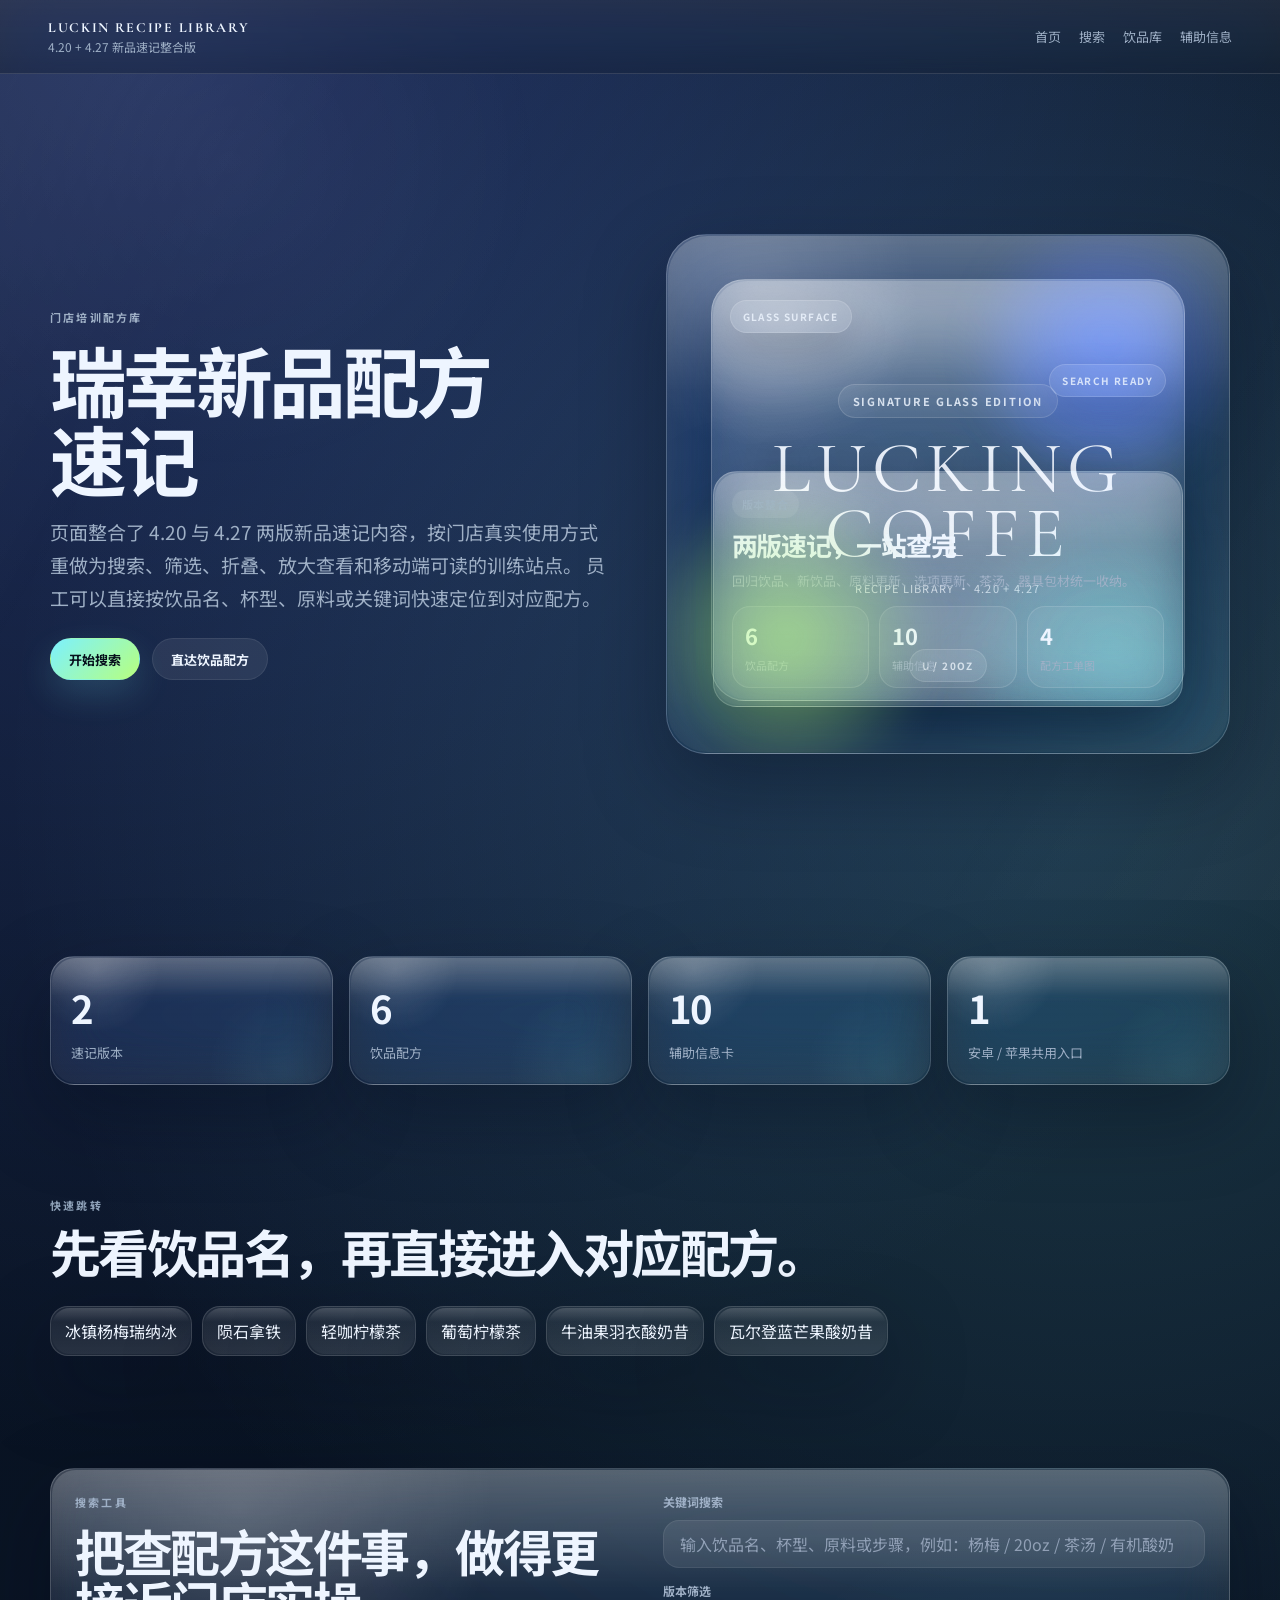
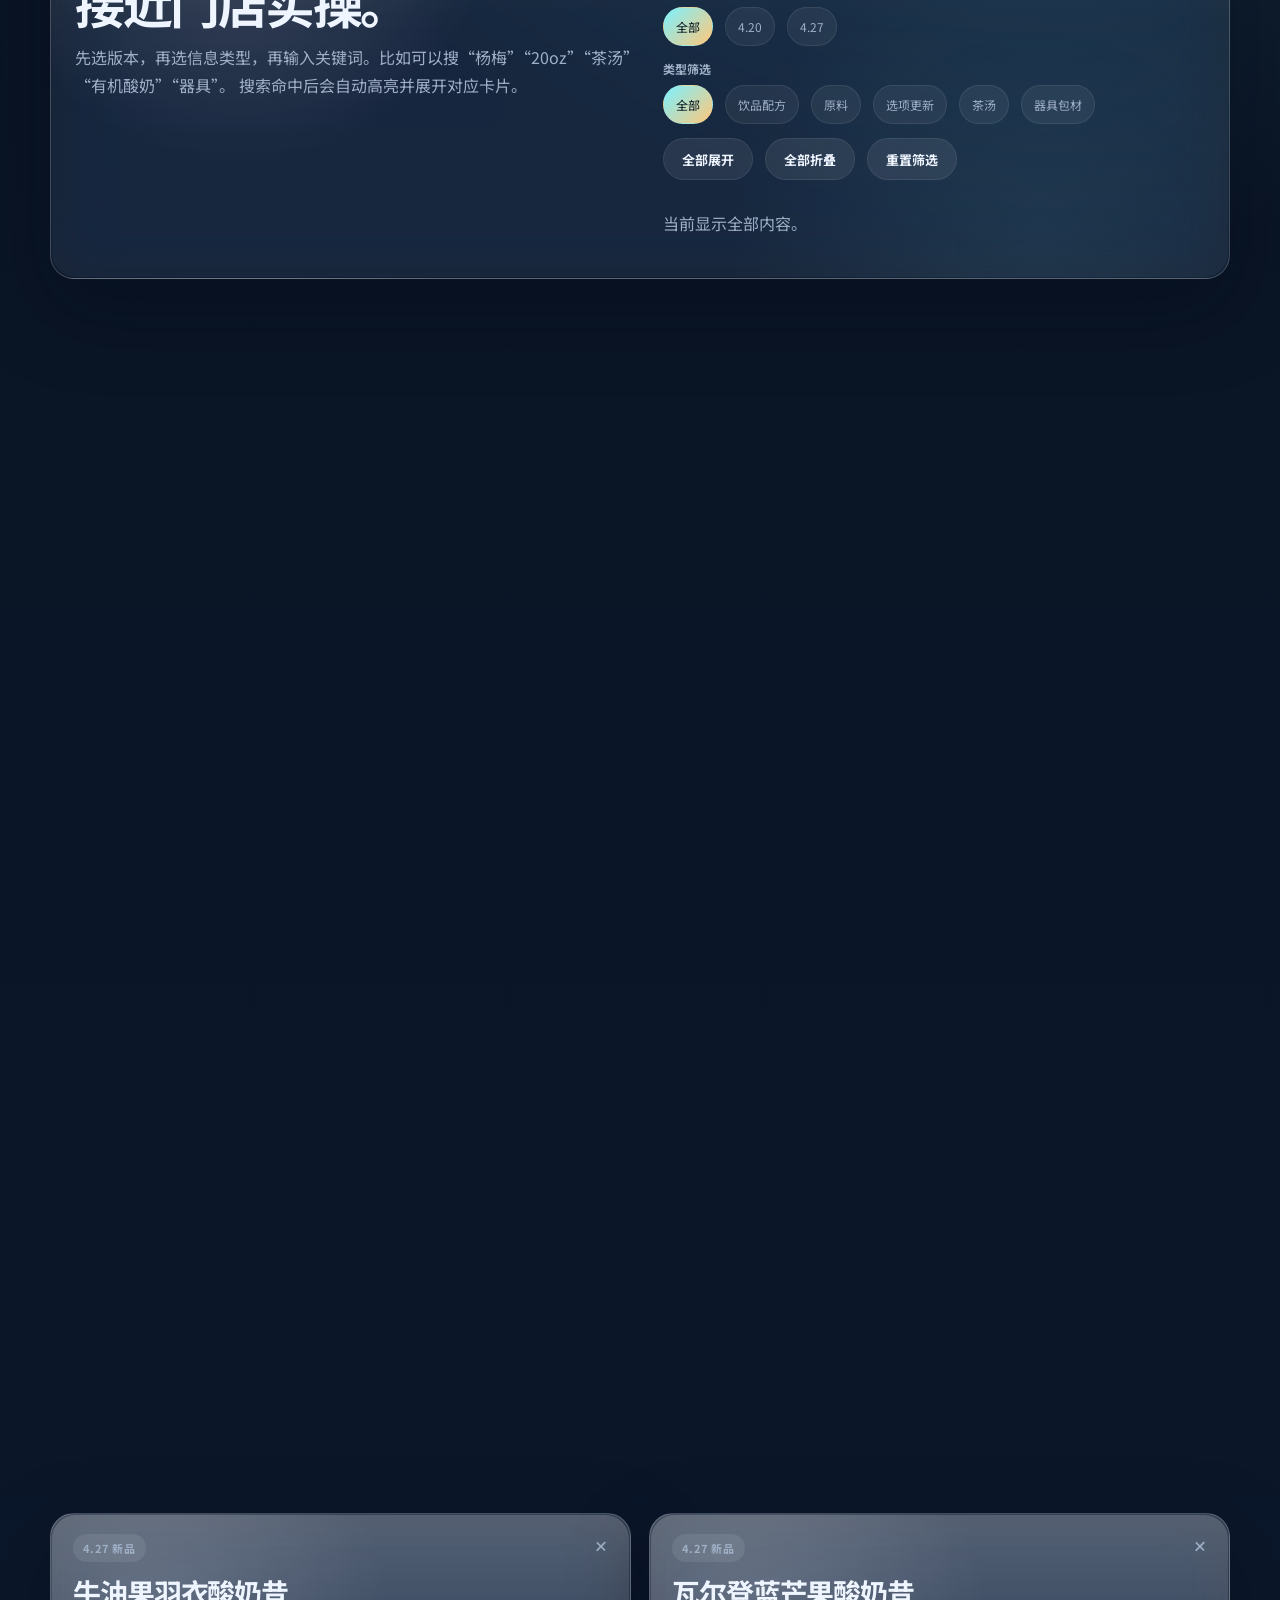
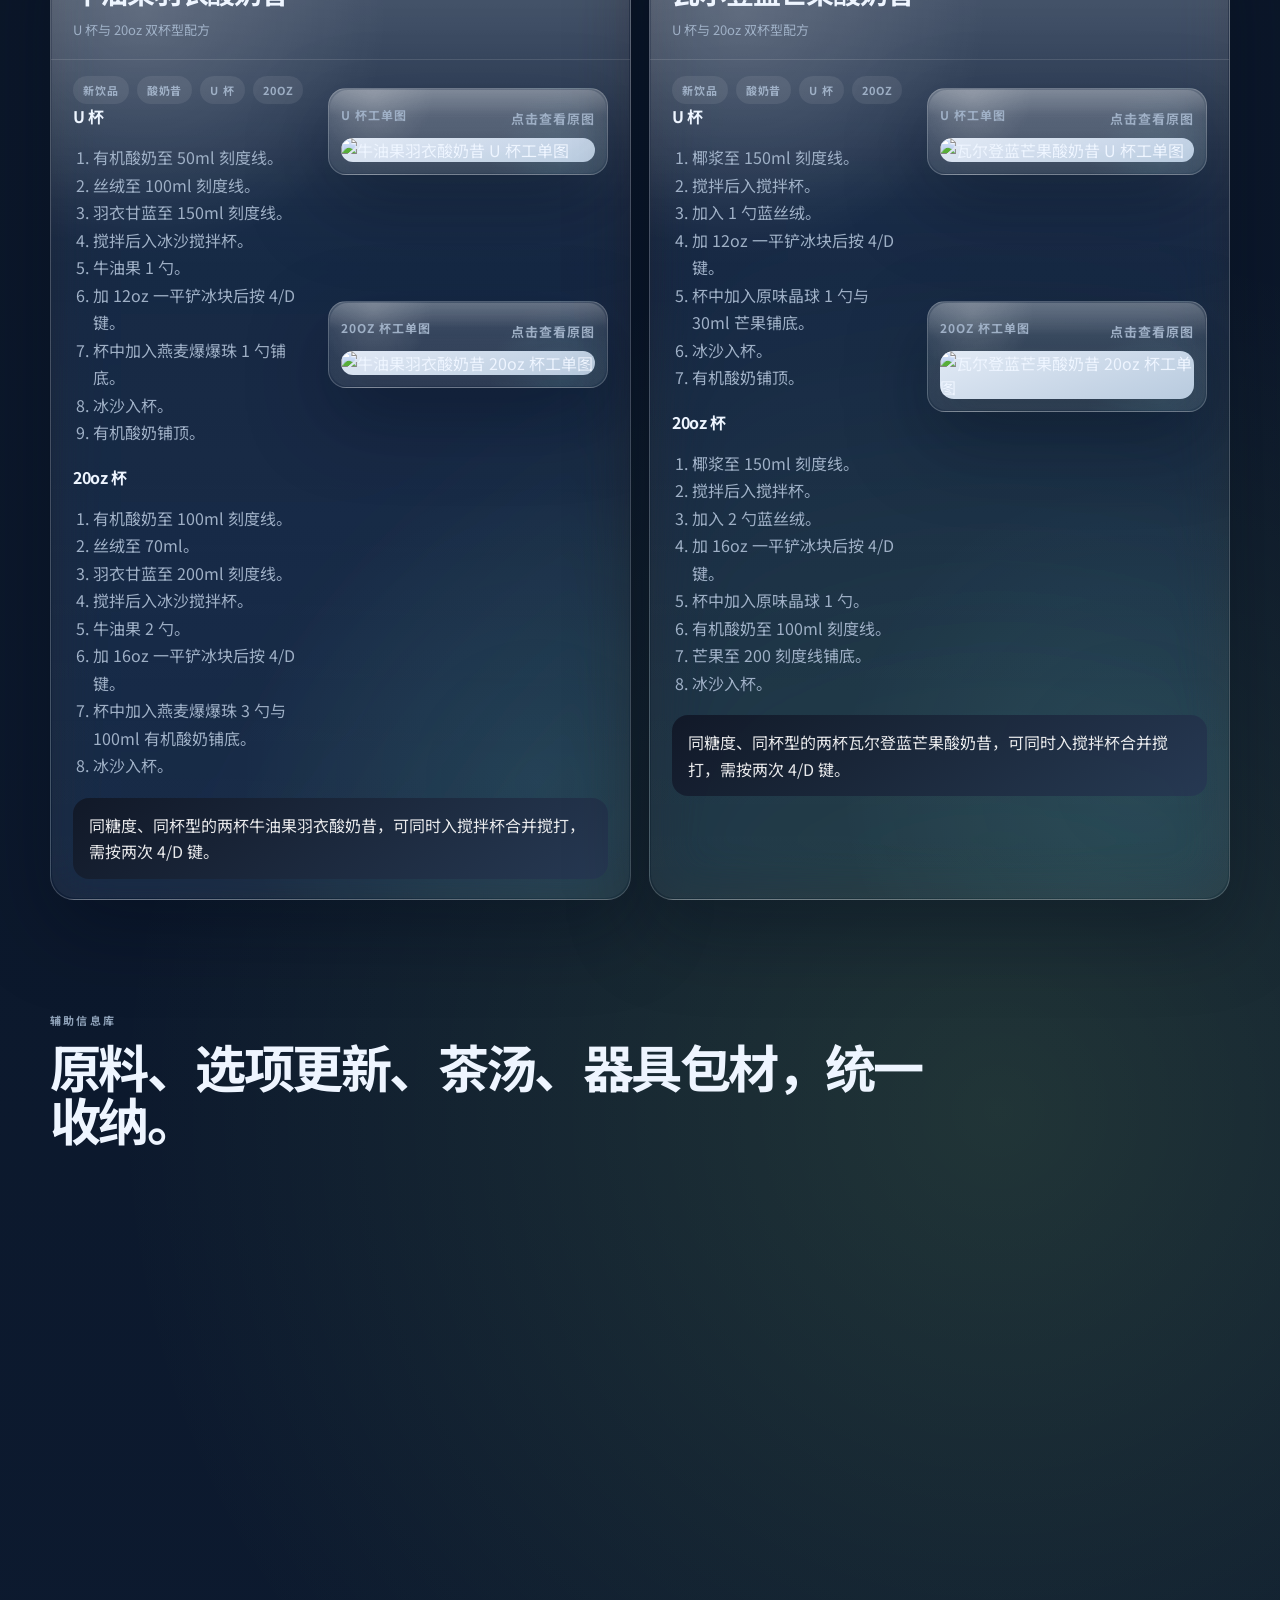
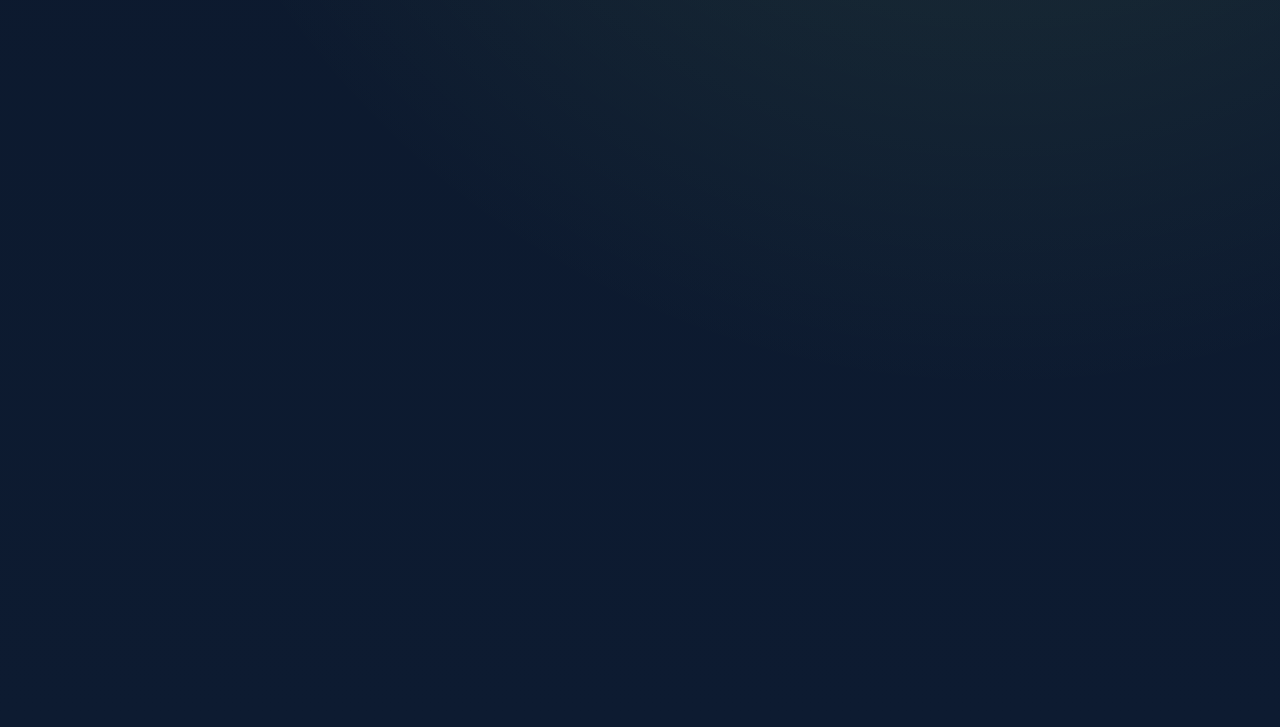
==== index.html @ a255d522 "Add files via upload" ====
<!DOCTYPE html>
<html lang="zh-CN">
  <head>
    <meta charset="UTF-8" />
    <meta name="viewport" content="width=device-width, initial-scale=1.0" />
    <title>&#29790;&#24184;&#26032;&#21697;&#37197;&#26041;&#36895;&#35760;</title>
    <link rel="preconnect" href="https://fonts.googleapis.com" />
    <link rel="preconnect" href="https://fonts.gstatic.com" crossorigin />
    <link
      href="https://fonts.googleapis.com/css2?family=Cormorant+Garamond:wght@500;600;700&family=Manrope:wght@400;500;600;700;800&family=Noto+Sans+SC:wght@400;500;700;900&display=swap"
      rel="stylesheet"
    />
    <style>
      :root {
        --bg-0: #07101d;
        --bg-1: #0a1526;
        --bg-2: #0d1b31;
        --panel: rgba(255, 255, 255, 0.12);
        --panel-strong: rgba(255, 255, 255, 0.18);
        --line: rgba(255, 255, 255, 0.12);
        --line-strong: rgba(255, 255, 255, 0.2);
        --text: #eef5ff;
        --muted: #9fb0c6;
        --cyan: #7cf1ff;
        --lime: #b7ff7e;
        --blue: #5d7dff;
        --amber: #ffc77a;
        --shadow: 0 30px 80px rgba(3, 10, 22, 0.34);
        --shadow-soft: 0 18px 40px rgba(3, 10, 22, 0.2);
        --radius-xl: 34px;
        --radius-lg: 24px;
        --radius-md: 18px;
        --content-width: 1180px;
        --nav-height: 74px;
        --font-display: "Cormorant Garamond", "Times New Roman", Georgia, serif;
        --font-ui: "Noto Sans SC", "Manrope", "PingFang SC", "Microsoft YaHei", sans-serif;
        --ease: cubic-bezier(0.22, 1, 0.36, 1);
      }

      * {
        box-sizing: border-box;
      }

      html {
        scroll-behavior: smooth;
      }

      body {
        margin: 0;
        font-family: var(--font-ui);
        color: var(--text);
        background:
          radial-gradient(circle at 14% 0%, rgba(93, 125, 255, 0.3), transparent 26%),
          radial-gradient(circle at 84% 14%, rgba(124, 241, 255, 0.18), transparent 22%),
          radial-gradient(circle at 78% 78%, rgba(183, 255, 126, 0.12), transparent 20%),
          linear-gradient(180deg, var(--bg-0), var(--bg-1) 36%, var(--bg-2));
      }

      body::before {
        content: "";
        position: fixed;
        inset: 0;
        pointer-events: none;
        background:
          linear-gradient(120deg, rgba(255, 255, 255, 0.08), transparent 22%, transparent 78%, rgba(255, 255, 255, 0.04)),
          radial-gradient(circle at 18% 18%, rgba(255, 255, 255, 0.06), transparent 26%);
        opacity: 0.75;
      }

      a {
        color: inherit;
        text-decoration: none;
      }

      button,
      input {
        font: inherit;
      }

      mark {
        padding: 0 0.15em;
        border-radius: 0.35em;
        background: rgba(255, 199, 122, 0.92);
        color: #09111d;
      }

      .shell {
        width: min(var(--content-width), calc(100% - 32px));
        margin: 0 auto;
      }

      .glass {
        position: relative;
        border: 1px solid var(--line-strong);
        background:
          radial-gradient(circle at 16% 10%, rgba(255, 255, 255, 0.16), transparent 24%),
          radial-gradient(circle at 84% 88%, rgba(124, 241, 255, 0.08), transparent 30%),
          linear-gradient(180deg, rgba(255, 255, 255, 0.18), rgba(255, 255, 255, 0.07) 36%, rgba(255, 255, 255, 0.03));
        backdrop-filter: blur(26px) saturate(160%);
        box-shadow: var(--shadow);
        overflow: hidden;
      }

      .glass::before {
        content: "";
        position: absolute;
        inset: 1px;
        border-radius: inherit;
        background: linear-gradient(180deg, rgba(255, 255, 255, 0.18), transparent 30%, rgba(255, 255, 255, 0.05));
        pointer-events: none;
        opacity: 0.92;
      }

      .glass > * {
        position: relative;
        z-index: 1;
      }

      .topbar {
        position: sticky;
        top: 0;
        z-index: 40;
        display: flex;
        align-items: center;
        justify-content: space-between;
        gap: 24px;
        min-height: var(--nav-height);
        padding: 14px clamp(20px, 4vw, 48px);
        border-bottom: 1px solid rgba(255, 255, 255, 0.08);
        background:
          linear-gradient(180deg, rgba(255, 255, 255, 0.08), rgba(255, 255, 255, 0.03)),
          rgba(10, 18, 32, 0.46);
        backdrop-filter: blur(26px) saturate(150%);
        transition: padding 240ms ease, box-shadow 240ms ease;
      }

      .topbar.compact {
        padding-top: 10px;
        padding-bottom: 10px;
        box-shadow: 0 12px 24px rgba(0, 0, 0, 0.22);
      }

      .brand {
        font-family: var(--font-display);
        font-size: 14px;
        font-weight: 700;
        letter-spacing: 0.12em;
        text-transform: uppercase;
      }

      .brand-sub {
        margin: 2px 0 0;
        color: var(--muted);
        font-size: 12px;
      }

      .nav {
        display: flex;
        flex-wrap: wrap;
        gap: 18px;
        color: var(--muted);
        font-size: 13px;
      }

      .hero {
        display: grid;
        grid-template-columns: 1.02fr 0.98fr;
        gap: 28px;
        align-items: center;
        min-height: calc(100vh - var(--nav-height));
        padding: 42px 0 28px;
      }

      .eyebrow {
        margin: 0 0 12px;
        color: #8ea1b8;
        font-size: 11px;
        font-weight: 700;
        letter-spacing: 0.2em;
        text-transform: uppercase;
      }

      h1,
      h2 {
        margin: 0;
        line-height: 1.04;
        letter-spacing: -0.05em;
      }

      .hero h1 {
        max-width: 10ch;
        font-size: clamp(40px, 6vw, 78px);
      }

      .hero-copy p,
      .hero-copy li,
      .toolbar-copy p,
      .card-body p,
      .card-body li,
      .search-summary {
        color: var(--muted);
        line-height: 1.72;
      }

      .hero-text {
        margin: 18px 0 0;
        max-width: 560px;
        font-size: clamp(15px, 1.6vw, 19px);
      }

      .hero-actions,
      .chip-row,
      .filter-row,
      .quick-links {
        display: flex;
        flex-wrap: wrap;
        gap: 12px;
      }

      .hero-actions {
        margin-top: 24px;
      }

      .button {
        display: inline-flex;
        align-items: center;
        justify-content: center;
        min-height: 42px;
        padding: 0 18px;
        border: 1px solid transparent;
        border-radius: 999px;
        font-size: 13px;
        font-weight: 700;
        cursor: pointer;
        transition: transform 220ms ease, box-shadow 220ms ease, border-color 220ms ease, background 220ms ease;
      }

      .button:hover {
        transform: translateY(-1px);
      }

      .button-primary {
        color: #07111d;
        background: linear-gradient(135deg, var(--cyan), var(--lime));
        box-shadow: 0 14px 34px rgba(124, 241, 255, 0.16);
      }

      .button-secondary {
        color: var(--text);
        background: rgba(255, 255, 255, 0.08);
        border-color: rgba(255, 255, 255, 0.08);
      }

      .hero-panel {
        min-height: 520px;
        border-radius: 40px;
        padding: 22px;
      }

      .hero-stage {
        position: relative;
        min-height: 474px;
        border-radius: 30px;
      }

      .hero-stage::before,
      .hero-stage::after {
        content: "";
        position: absolute;
        border-radius: 50%;
        filter: blur(18px);
        pointer-events: none;
      }

      .hero-stage::before {
        width: 280px;
        height: 280px;
        right: -8%;
        top: -10%;
        background: radial-gradient(circle, rgba(93, 125, 255, 0.72), transparent 70%);
      }

      .hero-stage::after {
        width: 300px;
        height: 300px;
        left: -10%;
        bottom: -12%;
        background: radial-gradient(circle, rgba(183, 255, 126, 0.62), transparent 70%);
      }

      .wordmark {
        position: absolute;
        inset: 22px 22px auto;
        min-height: 420px;
        border-radius: 34px;
        padding: 26px;
      }

      .wordmark-shell {
        min-height: 368px;
        display: grid;
        align-content: center;
        justify-items: center;
        text-align: center;
      }

      .wordmark-label {
        display: inline-flex;
        padding: 8px 14px;
        border-radius: 999px;
        border: 1px solid rgba(255, 255, 255, 0.14);
        background: rgba(255, 255, 255, 0.08);
        font-size: 11px;
        font-weight: 700;
        letter-spacing: 0.16em;
        text-transform: uppercase;
        color: rgba(238, 245, 255, 0.84);
      }

      .wordmark-title {
        margin: 18px 0 0;
        font-family: var(--font-display);
        font-size: clamp(44px, 6vw, 72px);
        line-height: 0.9;
        letter-spacing: 0.08em;
        text-transform: uppercase;
        text-shadow: 0 8px 26px rgba(3, 10, 22, 0.28);
      }

      .wordmark-title span {
        display: block;
      }

      .wordmark-meta {
        margin: 14px 0 0;
        color: rgba(238, 245, 255, 0.72);
        font-size: 11px;
        letter-spacing: 0.12em;
        text-transform: uppercase;
      }

      .floating-pill {
        position: absolute;
        padding: 8px 12px;
        border-radius: 999px;
        border: 1px solid rgba(255, 255, 255, 0.14);
        background: rgba(255, 255, 255, 0.08);
        font-size: 10px;
        font-weight: 700;
        letter-spacing: 0.14em;
        text-transform: uppercase;
        color: rgba(238, 245, 255, 0.82);
        box-shadow: var(--shadow-soft);
        animation: float 7s ease-in-out infinite;
      }

      .pill-a { left: 18px; top: 20px; }
      .pill-b { right: 18px; top: 84px; animation-delay: 1.3s; }
      .pill-c { left: 50%; bottom: 18px; transform: translateX(-50%); animation-delay: 2.4s; }

      .hero-grid {
        position: absolute;
        inset: auto 24px 24px 24px;
        display: grid;
        gap: 14px;
      }

      .hero-info {
        border-radius: 24px;
        padding: 18px;
      }

      .hero-info strong {
        display: block;
        margin-top: 8px;
        font-size: 26px;
        letter-spacing: -0.04em;
      }

      .hero-info p {
        margin: 8px 0 0;
        color: var(--muted);
        line-height: 1.6;
        font-size: 13px;
      }

      .hero-kpis {
        display: grid;
        grid-template-columns: repeat(3, minmax(0, 1fr));
        gap: 10px;
        margin-top: 14px;
      }

      .hero-kpis div {
        padding: 12px;
        border-radius: 18px;
        border: 1px solid rgba(255, 255, 255, 0.12);
        background: rgba(255, 255, 255, 0.06);
      }

      .hero-kpis b {
        display: block;
        font-size: 22px;
      }

      .hero-kpis span {
        font-size: 11px;
        color: var(--muted);
      }

      .section {
        padding: 56px 0;
      }

      .metrics {
        display: grid;
        grid-template-columns: repeat(4, 1fr);
        gap: 16px;
      }

      .metric {
        border-radius: var(--radius-lg);
        padding: 22px 20px;
      }

      .metric b {
        display: block;
        font-size: clamp(30px, 3vw, 42px);
        letter-spacing: -0.06em;
      }

      .metric span {
        display: block;
        margin-top: 8px;
        color: var(--muted);
        font-size: 13px;
      }

      .section-heading {
        max-width: 900px;
        margin-bottom: 28px;
      }

      .section-heading h2 {
        font-size: clamp(28px, 4vw, 52px);
      }

      .quick-links {
        gap: 10px;
      }

      .quick-link {
        padding: 12px 14px;
        border-radius: 18px;
        border: 1px solid rgba(255, 255, 255, 0.14);
        background: rgba(255, 255, 255, 0.08);
        backdrop-filter: blur(22px) saturate(150%);
        transition: transform 220ms ease, border-color 220ms ease;
      }

      .quick-link:hover {
        transform: translateY(-2px);
        border-color: rgba(124, 241, 255, 0.28);
      }

      .toolbar {
        display: grid;
        grid-template-columns: 1.02fr 0.98fr;
        gap: 24px;
        padding: 24px;
        border-radius: var(--radius-lg);
      }

      .toolbar-copy h2 {
        font-size: clamp(28px, 4vw, 50px);
      }

      .toolbar-actions {
        display: grid;
        gap: 14px;
        align-content: start;
      }

      .search-box {
        display: grid;
        gap: 10px;
      }

      .search-box span,
      .filter-label {
        color: var(--muted);
        font-size: 12px;
        font-weight: 700;
      }

      .search-box input {
        width: 100%;
        min-height: 48px;
        padding: 0 16px;
        border: 1px solid rgba(255, 255, 255, 0.08);
        border-radius: 16px;
        background: rgba(255, 255, 255, 0.08);
        color: var(--text);
        outline: none;
      }

      .search-box input::placeholder {
        color: #91a0b6;
      }

      .search-box input:focus {
        border-color: rgba(124, 241, 255, 0.28);
        box-shadow: 0 0 0 4px rgba(124, 241, 255, 0.08);
      }

      .filter-group {
        display: grid;
        gap: 8px;
      }

      .filter-chip {
        padding: 10px 12px;
        border: 1px solid rgba(255, 255, 255, 0.08);
        border-radius: 999px;
        background: rgba(255, 255, 255, 0.06);
        color: var(--muted);
        font-size: 12px;
        cursor: pointer;
        transition: transform 220ms ease, background 220ms ease, color 220ms ease;
      }

      .filter-chip.active {
        background: linear-gradient(135deg, var(--cyan), var(--amber));
        color: #08111e;
      }

      .card-grid {
        display: grid;
        gap: 18px;
      }

      .drink-grid {
        grid-template-columns: repeat(2, minmax(0, 1fr));
      }

      .support-grid {
        grid-template-columns: repeat(3, minmax(0, 1fr));
      }

      details.card {
        border-radius: var(--radius-lg);
        transition: transform 220ms ease;
      }

      details.card:hover {
        transform: translateY(-2px);
      }

      .card summary {
        display: flex;
        align-items: start;
        justify-content: space-between;
        gap: 16px;
        padding: 20px 22px;
        list-style: none;
        cursor: pointer;
      }

      .card summary::-webkit-details-marker {
        display: none;
      }

      .card summary::after {
        content: "+";
        font-size: 24px;
        line-height: 1;
        color: var(--muted);
        transition: transform 220ms ease;
      }

      .card[open] summary::after {
        transform: rotate(45deg);
      }

      .card-version,
      .tag {
        display: inline-flex;
        align-items: center;
        width: fit-content;
        padding: 6px 10px;
        border-radius: 999px;
        background: rgba(255, 255, 255, 0.08);
        color: var(--muted);
        font-size: 11px;
        font-weight: 700;
        letter-spacing: 0.08em;
        text-transform: uppercase;
      }

      .card strong {
        display: block;
        margin-top: 10px;
        font-size: clamp(20px, 2.2vw, 28px);
        letter-spacing: -0.04em;
      }

      .card small {
        display: block;
        margin-top: 8px;
        color: var(--muted);
        font-size: 13px;
      }

      .card-body {
        padding: 0 22px 20px;
        border-top: 1px solid var(--line);
      }

      .tag-row {
        display: flex;
        flex-wrap: wrap;
        gap: 8px;
        margin-top: 16px;
      }

      .card-body p:first-child,
      .card-body ol:first-child,
      .card-body ul:first-child,
      .recipe-block:first-child {
        margin-top: 16px;
      }

      .card-body ol,
      .card-body ul {
        margin-bottom: 0;
        padding-left: 20px;
      }

      .recipe-layout {
        display: grid;
        grid-template-columns: minmax(0, 1fr) 280px;
        gap: 22px;
        align-items: start;
      }

      .recipe-images {
        display: grid;
        gap: 18px;
        position: sticky;
        top: 88px;
        padding-top: 28px;
      }

      .recipe-block + .recipe-block {
        margin-top: 18px;
      }

      .recipe-block h4 {
        margin: 0 0 10px;
        font-size: 16px;
        letter-spacing: -0.02em;
      }

      .image-card {
        margin: 0;
        padding: 12px;
        border-radius: 18px;
      }

      .image-card.twenty {
        transform: translateY(108px);
      }

      .image-card figcaption {
        display: flex;
        align-items: center;
        justify-content: space-between;
        gap: 12px;
        margin-bottom: 10px;
        color: var(--muted);
        font-size: 12px;
        font-weight: 700;
        letter-spacing: 0.08em;
        text-transform: uppercase;
      }

      .image-link {
        display: block;
        border-radius: 14px;
        overflow: hidden;
        cursor: zoom-in;
        background: linear-gradient(160deg, rgba(233, 241, 252, 0.96), rgba(193, 211, 231, 0.94));
        box-shadow: var(--shadow-soft);
      }

      .image-link img {
        display: block;
        width: 100%;
        height: auto;
      }

      .note {
        margin-top: 18px;
        padding: 14px 16px;
        border-radius: 16px;
        background: linear-gradient(145deg, rgba(17, 24, 39, 0.95), rgba(39, 57, 83, 0.95));
        color: rgba(255, 255, 255, 0.9);
        line-height: 1.65;
      }

      .hidden {
        display: none !important;
      }

      [data-reveal] {
        opacity: 0;
        transform: translateY(24px) scale(0.985);
        filter: blur(16px);
        transition: opacity 820ms var(--ease), transform 920ms var(--ease), filter 920ms var(--ease);
        transition-delay: var(--reveal-delay, 0ms);
      }

      [data-reveal].visible {
        opacity: 1;
        transform: translateY(0) scale(1);
        filter: blur(0);
      }

      .lightbox {
        position: fixed;
        inset: 0;
        z-index: 120;
        display: grid;
        place-items: center;
        padding: 18px;
        opacity: 0;
        visibility: hidden;
        pointer-events: none;
        transition: opacity 320ms var(--ease), visibility 320ms var(--ease);
      }

      .lightbox.active {
        opacity: 1;
        visibility: visible;
        pointer-events: auto;
      }

      .lightbox-backdrop {
        position: absolute;
        inset: 0;
        background: rgba(4, 8, 15, 0.78);
        backdrop-filter: blur(18px) saturate(128%);
      }

      .lightbox-dialog {
        position: relative;
        z-index: 1;
        display: grid;
        gap: 12px;
        width: min(1100px, calc(100vw - 24px));
        max-height: calc(100vh - 24px);
        padding: 18px;
        border-radius: 26px;
      }

      .lightbox-close {
        position: absolute;
        top: 14px;
        right: 14px;
        width: 38px;
        height: 38px;
        border: 0;
        border-radius: 999px;
        background: rgba(255, 255, 255, 0.1);
        color: var(--text);
        font-size: 20px;
        cursor: pointer;
      }

      .lightbox-caption {
        margin: 0;
        padding-right: 44px;
        color: var(--muted);
        font-size: 13px;
      }

      .lightbox-stage {
        overflow: auto;
        border-radius: 20px;
        background:
          radial-gradient(circle at 18% 18%, rgba(124, 241, 255, 0.18), transparent 26%),
          radial-gradient(circle at 82% 78%, rgba(183, 255, 126, 0.14), transparent 24%),
          linear-gradient(160deg, rgba(233, 241, 252, 0.96), rgba(196, 214, 233, 0.94));
        padding: 18px;
      }

      .lightbox-stage img {
        display: block;
        width: min(100%, 960px);
        height: auto;
        margin: 0 auto;
        border-radius: 18px;
        box-shadow: 0 20px 42px rgba(2, 8, 16, 0.22);
      }

      body.lightbox-open {
        overflow: hidden;
      }

      @keyframes float {
        0%, 100% { transform: translate3d(-50%, 0, 0); }
        50% { transform: translate3d(-50%, -8px, 0); }
      }

      .pill-a,
      .pill-b {
        transform: none;
      }

      @media (max-width: 1120px) {
        .hero,
        .toolbar,
        .drink-grid,
        .support-grid {
          grid-template-columns: 1fr;
        }

        .hero {
          min-height: auto;
        }

        .recipe-layout {
          grid-template-columns: 1fr;
        }

        .recipe-images {
          position: relative;
          top: auto;
          grid-template-columns: repeat(2, minmax(0, 1fr));
          padding-top: 0;
        }

        .image-card.twenty {
          transform: none;
        }
      }

      @media (max-width: 780px) {
        .topbar {
          flex-direction: column;
          align-items: start;
        }

        .shell {
          width: min(100% - 24px, var(--content-width));
        }

        .metrics {
          grid-template-columns: repeat(2, 1fr);
        }

        .hero-panel {
          min-height: 480px;
        }

        .wordmark {
          inset: 18px;
          min-height: 408px;
        }

        .wordmark-shell {
          min-height: 350px;
        }

        .wordmark-title {
          font-size: clamp(42px, 12vw, 72px);
        }

        .recipe-images {
          grid-template-columns: 1fr;
        }

        .lightbox {
          padding: 12px;
        }
      }

      @media (prefers-reduced-motion: reduce) {
        html {
          scroll-behavior: auto;
        }

        *,
        *::before,
        *::after {
          animation: none !important;
          transition: none !important;
        }

        [data-reveal] {
          opacity: 1;
          transform: none;
          filter: none;
        }
      }
    </style>
  </head>
  <body>
    <header class="topbar" id="topbar">
      <div>
        <div class="brand">Luckin Recipe Library</div>
        <p class="brand-sub">4.20 + 4.27 &#26032;&#21697;&#36895;&#35760;&#25972;&#21512;&#29256;</p>
      </div>
      <nav class="nav">
        <a href="#overview">&#39318;&#39029;</a>
        <a href="#tools">&#25628;&#32034;</a>
        <a href="#drinks">&#39278;&#21697;&#24211;</a>
        <a href="#support">&#36741;&#21161;&#20449;&#24687;</a>
      </nav>
    </header>

    <main class="shell">
      <section class="hero" id="overview">
        <div class="hero-copy" data-reveal>
          <p class="eyebrow">&#38376;&#24215;&#22521;&#35757;&#37197;&#26041;&#24211;</p>
          <h1>&#29790;&#24184;&#26032;&#21697;&#37197;&#26041;&#36895;&#35760;</h1>
          <p class="hero-text">
            &#39029;&#38754;&#25972;&#21512;&#20102; 4.20 &#19982; 4.27 &#20004;&#29256;&#26032;&#21697;&#36895;&#35760;&#20869;&#23481;&#65292;&#25353;&#38376;&#24215;&#30495;&#23454;&#20351;&#29992;&#26041;&#24335;&#37325;&#20570;&#20026;&#25628;&#32034;&#12289;&#31579;&#36873;&#12289;&#25240;&#21472;&#12289;&#25918;&#22823;&#26597;&#30475;&#21644;&#31227;&#21160;&#31471;&#21487;&#35835;&#30340;&#35757;&#32451;&#31449;&#28857;&#12290;
            &#21592;&#24037;&#21487;&#20197;&#30452;&#25509;&#25353;&#39278;&#21697;&#21517;&#12289;&#26479;&#22411;&#12289;&#21407;&#26009;&#25110;&#20851;&#38190;&#35789;&#24555;&#36895;&#23450;&#20301;&#21040;&#23545;&#24212;&#37197;&#26041;&#12290;
          </p>
          <div class="hero-actions">
            <a class="button button-primary" href="#tools">&#24320;&#22987;&#25628;&#32034;</a>
            <a class="button button-secondary" href="#drinks">&#30452;&#36798;&#39278;&#21697;&#37197;&#26041;</a>
          </div>
        </div>

        <div class="hero-panel glass" data-reveal>
          <div class="hero-stage">
            <div class="wordmark glass">
              <div class="wordmark-shell">
                <span class="wordmark-label">Signature Glass Edition</span>
                <div class="wordmark-title">
                  <span>Lucking</span>
                  <span>Coffe</span>
                </div>
                <p class="wordmark-meta">Recipe Library &#183; 4.20 + 4.27</p>
              </div>
              <div class="floating-pill pill-a">Glass Surface</div>
              <div class="floating-pill pill-b">Search Ready</div>
              <div class="floating-pill pill-c">U / 20oz</div>
            </div>
            <div class="hero-grid">
              <div class="hero-info glass">
                <span class="card-version">&#29256;&#26412;&#25972;&#21512;</span>
                <strong>&#20004;&#29256;&#36895;&#35760;&#65292;&#19968;&#31449;&#26597;&#23436;</strong>
                <p>&#22238;&#24402;&#39278;&#21697;&#12289;&#26032;&#39278;&#21697;&#12289;&#21407;&#26009;&#26356;&#26032;&#12289;&#36873;&#39033;&#26356;&#26032;&#12289;&#33590;&#27748;&#12289;&#22120;&#20855;&#21253;&#26448;&#32479;&#19968;&#25910;&#32435;&#12290;</p>
                <div class="hero-kpis">
                  <div><b>6</b><span>&#39278;&#21697;&#37197;&#26041;</span></div>
                  <div><b>10</b><span>&#36741;&#21161;&#20449;&#24687;</span></div>
                  <div><b>4</b><span>&#37197;&#26041;&#24037;&#21333;&#22270;</span></div>
                </div>
              </div>
            </div>
          </div>
        </div>
      </section>

      <section class="section">
        <div class="metrics">
          <div class="metric glass" data-reveal><b>2</b><span>&#36895;&#35760;&#29256;&#26412;</span></div>
          <div class="metric glass" data-reveal><b>6</b><span>&#39278;&#21697;&#37197;&#26041;</span></div>
          <div class="metric glass" data-reveal><b>10</b><span>&#36741;&#21161;&#20449;&#24687;&#21345;</span></div>
          <div class="metric glass" data-reveal><b>1</b><span>&#23433;&#21331; / &#33529;&#26524;&#20849;&#29992;&#20837;&#21475;</span></div>
        </div>
      </section>

      <section class="section">
        <div class="section-heading" data-reveal>
          <p class="eyebrow">&#24555;&#36895;&#36339;&#36716;</p>
          <h2>&#20808;&#30475;&#39278;&#21697;&#21517;&#65292;&#20877;&#30452;&#25509;&#36827;&#20837;&#23545;&#24212;&#37197;&#26041;&#12290;</h2>
        </div>
        <div class="quick-links" data-reveal>
          <a class="quick-link glass" href="#recipe-yangmei">&#20912;&#38215;&#26472;&#26757;&#29790;&#32435;&#20912;</a>
          <a class="quick-link glass" href="#recipe-meteor">&#38504;&#30707;&#25343;&#38081;</a>
          <a class="quick-link glass" href="#recipe-light-lemon">&#36731;&#21654;&#26592;&#27308;&#33590;</a>
          <a class="quick-link glass" href="#recipe-grape-lemon">&#33889;&#33796;&#26592;&#27308;&#33590;</a>
          <a class="quick-link glass" href="#recipe-avocado">&#29275;&#27833;&#26524;&#32701;&#34915;&#37240;&#22902;&#26132;</a>
          <a class="quick-link glass" href="#recipe-mango">&#29926;&#23572;&#30331;&#34013;&#33426;&#26524;&#37240;&#22902;&#26132;</a>
        </div>
      </section>

      <section class="section" id="tools">
        <div class="toolbar glass" data-reveal>
          <div class="toolbar-copy">
            <p class="eyebrow">&#25628;&#32034;&#24037;&#20855;</p>
            <h2>&#25226;&#26597;&#37197;&#26041;&#36825;&#20214;&#20107;&#65292;&#20570;&#24471;&#26356;&#25509;&#36817;&#38376;&#24215;&#23454;&#25805;&#12290;</h2>
            <p>
              &#20808;&#36873;&#29256;&#26412;&#65292;&#20877;&#36873;&#20449;&#24687;&#31867;&#22411;&#65292;&#20877;&#36755;&#20837;&#20851;&#38190;&#35789;&#12290;&#27604;&#22914;&#21487;&#20197;&#25628;&#8220;&#26472;&#26757;&#8221;&#8220;20oz&#8221;&#8220;&#33590;&#27748;&#8221;&#8220;&#26377;&#26426;&#37240;&#22902;&#8221;&#8220;&#22120;&#20855;&#8221;&#12290;
              &#25628;&#32034;&#21629;&#20013;&#21518;&#20250;&#33258;&#21160;&#39640;&#20142;&#24182;&#23637;&#24320;&#23545;&#24212;&#21345;&#29255;&#12290;
            </p>
          </div>

          <div class="toolbar-actions">
            <label class="search-box">
              <span>&#20851;&#38190;&#35789;&#25628;&#32034;</span>
              <input
                id="searchInput"
                type="search"
                placeholder="&#36755;&#20837;&#39278;&#21697;&#21517;&#12289;&#26479;&#22411;&#12289;&#21407;&#26009;&#25110;&#27493;&#39588;&#65292;&#20363;&#22914;&#65306;&#26472;&#26757; / 20oz / &#33590;&#27748; / &#26377;&#26426;&#37240;&#22902;"
                autocomplete="off"
              />
            </label>

            <div class="filter-group">
              <span class="filter-label">&#29256;&#26412;&#31579;&#36873;</span>
              <div class="filter-row">
                <button class="filter-chip active" data-group="version" data-value="all" type="button">&#20840;&#37096;</button>
                <button class="filter-chip" data-group="version" data-value="4.20" type="button">4.20</button>
                <button class="filter-chip" data-group="version" data-value="4.27" type="button">4.27</button>
              </div>
            </div>

            <div class="filter-group">
              <span class="filter-label">&#31867;&#22411;&#31579;&#36873;</span>
              <div class="filter-row">
                <button class="filter-chip active" data-group="type" data-value="all" type="button">&#20840;&#37096;</button>
                <button class="filter-chip" data-group="type" data-value="drink" type="button">&#39278;&#21697;&#37197;&#26041;</button>
                <button class="filter-chip" data-group="type" data-value="ingredient" type="button">&#21407;&#26009;</button>
                <button class="filter-chip" data-group="type" data-value="option" type="button">&#36873;&#39033;&#26356;&#26032;</button>
                <button class="filter-chip" data-group="type" data-value="tea" type="button">&#33590;&#27748;</button>
                <button class="filter-chip" data-group="type" data-value="tool" type="button">&#22120;&#20855;&#21253;&#26448;</button>
              </div>
            </div>

            <div class="filter-row">
              <button class="button button-secondary" id="expandBtn" type="button">&#20840;&#37096;&#23637;&#24320;</button>
              <button class="button button-secondary" id="collapseBtn" type="button">&#20840;&#37096;&#25240;&#21472;</button>
              <button class="button button-secondary" id="resetBtn" type="button">&#37325;&#32622;&#31579;&#36873;</button>
            </div>

            <p
              class="search-summary"
              id="searchSummary"
              data-default="&#24403;&#21069;&#26174;&#31034;&#20840;&#37096;&#20869;&#23481;&#12290;"
              data-empty="&#24403;&#21069;&#31579;&#36873;&#26465;&#20214;&#19979;&#27809;&#26377;&#25214;&#21040;&#21305;&#37197;&#20869;&#23481;&#12290;"
              data-result-template="&#24050;&#26174;&#31034; {visible} &#20010;&#27169;&#22359;&#65292;&#20854;&#20013;&#21253;&#21547; {drinks} &#20010;&#39278;&#21697;&#37197;&#26041;&#12290;"
            >
              &#24403;&#21069;&#26174;&#31034;&#20840;&#37096;&#20869;&#23481;&#12290;
            </p>
          </div>
        </div>
      </section>

      <section class="section" id="drinks">
        <div class="section-heading" data-reveal>
          <p class="eyebrow">&#39278;&#21697;&#37197;&#26041;&#24211;</p>
          <h2>&#27599;&#24352;&#21345;&#29255;&#23545;&#24212;&#19968;&#27454;&#39278;&#21697;&#65292;&#23637;&#24320;&#23601;&#26159;&#23436;&#25972;&#20570;&#27861;&#12290;</h2>
        </div>

        <div class="card-grid drink-grid">
          <details class="card glass" id="recipe-yangmei" open data-searchable data-version="4.20" data-type="drink" data-name="&#20912;&#38215;&#26472;&#26757;&#29790;&#32435;&#20912; &#26472;&#26757; &#29790;&#32435;&#20912; &#22238;&#24402; 4.20" data-reveal>
            <summary>
              <div>
                <span class="card-version">4.20 &#22238;&#24402;</span>
                <strong>&#20912;&#38215;&#26472;&#26757;&#29790;&#32435;&#20912;</strong>
                <small>&#26472;&#26757;&#27877;&#28385;&#26479;&#25910;&#23614;&#65292;&#20912;&#27801;&#27969;&#31243;&#39278;&#21697;</small>
              </div>
            </summary>
            <div class="card-body searchable-text">
              <div class="tag-row">
                <span class="tag">&#22238;&#24402;&#39278;&#21697;</span>
                <span class="tag">&#26472;&#26757;&#27877;</span>
                <span class="tag">&#29790;&#32435;&#20912;</span>
              </div>
              <ol>
                <li>&#26472;&#26757;&#19979;&#32447;&#12290;</li>
                <li>&#30452;&#39278;&#27700;&#19978;&#32447;&#12290;</li>
                <li>&#25605;&#25292;&#12290;</li>
                <li>&#20837;&#20912;&#27801;&#25605;&#25292;&#26479;&#65292;&#25353; 4/D&#12290;</li>
                <li>&#21152;&#20837; 16oz &#19968;&#24179;&#38130;&#20912;&#22359;&#12290;</li>
                <li>&#25605;&#25292;&#21518;&#20837;&#26479;&#12290;</li>
                <li>&#26472;&#26757;&#27877;&#28385;&#26479;&#25910;&#23614;&#12290;</li>
              </ol>
            </div>
          </details>

          <details class="card glass" id="recipe-meteor" open data-searchable data-version="4.20" data-type="drink" data-name="&#38504;&#30707;&#25343;&#38081; &#40657;&#31958; &#26230;&#29699; &#22238;&#24402; 4.20" data-reveal>
            <summary>
              <div>
                <span class="card-version">4.20 &#22238;&#24402;</span>
                <strong>&#38504;&#30707;&#25343;&#38081;</strong>
                <small>&#40657;&#31958;&#12289;&#40657;&#31958;&#26230;&#29699;&#12289;&#29275;&#22902;&#19982;&#21654;&#21857;&#32452;&#21512;</small>
              </div>
            </summary>
            <div class="card-body searchable-text">
              <div class="tag-row">
                <span class="tag">&#22238;&#24402;&#39278;&#21697;</span>
                <span class="tag">&#21654;&#21857;</span>
                <span class="tag">&#40657;&#31958;&#26230;&#29699;</span>
              </div>
              <ol>
                <li>&#21152;&#20837;&#40657;&#31958;&#12290;</li>
                <li>&#21152;&#20837; 2 &#24179;&#21242;&#40657;&#31958;&#26230;&#29699;&#12290;</li>
                <li>&#29275;&#22902;&#19978;&#32447;&#12290;</li>
                <li>&#25605;&#25292;&#12290;</li>
                <li>&#21152;&#20837;&#20912;&#22359;&#12290;</li>
                <li>&#21152;&#20837;&#21654;&#21857;&#12290;</li>
                <li>&#40657;&#31958;&#28107;&#37233;&#25910;&#23614;&#12290;</li>
              </ol>
            </div>
          </details>

          <details class="card glass" id="recipe-light-lemon" open data-searchable data-version="4.20" data-type="drink" data-name="&#36731;&#21654;&#26592;&#27308;&#33590; &#26592;&#27308;&#33590; &#38738;&#38706;&#33590;&#27748; &#36731;&#21654; 4.20" data-reveal>
            <summary>
              <div>
                <span class="card-version">4.20 &#22238;&#24402;</span>
                <strong>&#36731;&#21654;&#26592;&#27308;&#33590;</strong>
                <small>&#38738;&#38706;&#33590;&#27748;&#22522;&#24213;&#65292;&#21487;&#36873;&#36731;&#21654;</small>
              </div>
            </summary>
            <div class="card-body searchable-text">
              <div class="tag-row">
                <span class="tag">&#22238;&#24402;&#39278;&#21697;</span>
                <span class="tag">&#33590;&#39278;</span>
                <span class="tag">&#38738;&#38706;&#33590;&#27748;</span>
                <span class="tag">&#36731;&#21654;&#21487;&#36873;</span>
              </div>
              <ol>
                <li>&#31958;&#12290;</li>
                <li>&#26592;&#27308;&#26524;&#31890; 1 &#24179;&#21242;&#12290;</li>
                <li>25ml &#26592;&#27308;&#27713;&#12290;</li>
                <li>&#38738;&#38706;&#33590;&#27748;&#33267;&#20013;&#32447;&#12290;</li>
                <li>&#30452;&#39278;&#27700;&#19978;&#32447;&#65307;&#23569;&#20912;&#26102;&#25913;&#20026;&#30452;&#39278;&#27700; 150ml&#12290;</li>
                <li>&#33509;&#21547;&#36731;&#21654;&#65292;&#27492;&#27493;&#21152;&#20837; 50ml &#36731;&#21654;&#12290;</li>
                <li>&#25605;&#25292;&#12290;</li>
                <li>&#21152;&#20837;&#20912;&#22359;&#12290;</li>
              </ol>
            </div>
          </details>

          <details class="card glass" id="recipe-grape-lemon" open data-searchable data-version="4.20" data-type="drink" data-name="&#33889;&#33796;&#26592;&#27308;&#33590; &#33889;&#33796; &#26592;&#27308;&#33590; &#36731;&#21654; 4.20" data-reveal>
            <summary>
              <div>
                <span class="card-version">4.20 &#26032;&#21697;</span>
                <strong>&#33889;&#33796;&#26592;&#27308;&#33590;</strong>
                <small>&#33889;&#33796;&#26524;&#31890;&#12289;&#33889;&#33796;&#27713;&#19982;&#26592;&#27308;&#33590;&#24213;&#32452;&#21512;</small>
              </div>
            </summary>
            <div class="card-body searchable-text">
              <div class="tag-row">
                <span class="tag">&#26032;&#39278;&#21697;</span>
                <span class="tag">&#33590;&#39278;</span>
                <span class="tag">&#33889;&#33796;&#26524;&#31890;</span>
                <span class="tag">&#36731;&#21654;&#21487;&#36873;</span>
              </div>
              <ol>
                <li>&#31958;&#12290;</li>
                <li>&#26592;&#27308;&#26524;&#31890; 1 &#24179;&#21242;&#12290;</li>
                <li>&#33889;&#33796;&#26524;&#31890; 1 &#24179;&#21242;&#12290;</li>
                <li>25ml &#26592;&#27308;&#27713;&#12290;</li>
                <li>&#38738;&#38706;&#33590;&#27748;&#33267;&#20013;&#32447;&#12290;</li>
                <li>&#30452;&#39278;&#27700;&#19978;&#32447;&#65307;&#23569;&#20912;&#26102;&#25913;&#20026;&#30452;&#39278;&#27700; 150ml&#12290;</li>
                <li>&#33509;&#21547;&#36731;&#21654;&#65292;&#27492;&#27493;&#21152;&#20837; 50ml &#36731;&#21654;&#12290;</li>
                <li>&#21152;&#20837;&#33889;&#33796;&#27713; 50ml&#12290;</li>
                <li>&#25605;&#25292;&#12290;</li>
                <li>&#21152;&#20837;&#20912;&#22359;&#12290;</li>
              </ol>
            </div>
          </details>

          <details class="card glass" id="recipe-avocado" open data-searchable data-version="4.27" data-type="drink" data-name="&#29275;&#27833;&#26524;&#32701;&#34915;&#37240;&#22902;&#26132; U&#26479; 20oz &#29275;&#27833;&#26524; &#32701;&#34915;&#29976;&#34013; &#37240;&#22902;&#26132; 4.27" data-reveal>
            <summary>
              <div>
                <span class="card-version">4.27 &#26032;&#21697;</span>
                <strong>&#29275;&#27833;&#26524;&#32701;&#34915;&#37240;&#22902;&#26132;</strong>
                <small>U &#26479;&#19982; 20oz &#21452;&#26479;&#22411;&#37197;&#26041;</small>
              </div>
            </summary>
            <div class="card-body searchable-text">
              <div class="recipe-layout">
                <div>
                  <div class="tag-row">
                    <span class="tag">&#26032;&#39278;&#21697;</span>
                    <span class="tag">&#37240;&#22902;&#26132;</span>
                    <span class="tag">U &#26479;</span>
                    <span class="tag">20oz</span>
                  </div>

                  <section class="recipe-block">
                    <h4>U &#26479;</h4>
                    <ol>
                      <li>&#26377;&#26426;&#37240;&#22902;&#33267; 50ml &#21051;&#24230;&#32447;&#12290;</li>
                      <li>&#19997;&#32466;&#33267; 100ml &#21051;&#24230;&#32447;&#12290;</li>
                      <li>&#32701;&#34915;&#29976;&#34013;&#33267; 150ml &#21051;&#24230;&#32447;&#12290;</li>
                      <li>&#25605;&#25292;&#21518;&#20837;&#20912;&#27801;&#25605;&#25292;&#26479;&#12290;</li>
                      <li>&#29275;&#27833;&#26524; 1 &#21242;&#12290;</li>
                      <li>&#21152; 12oz &#19968;&#24179;&#38130;&#20912;&#22359;&#21518;&#25353; 4/D &#38190;&#12290;</li>
                      <li>&#26479;&#20013;&#21152;&#20837;&#29141;&#40614;&#29190;&#29190;&#29664; 1 &#21242;&#38138;&#24213;&#12290;</li>
                      <li>&#20912;&#27801;&#20837;&#26479;&#12290;</li>
                      <li>&#26377;&#26426;&#37240;&#22902;&#38138;&#39030;&#12290;</li>
                    </ol>
                  </section>

                  <section class="recipe-block">
                    <h4>20oz &#26479;</h4>
                    <ol>
                      <li>&#26377;&#26426;&#37240;&#22902;&#33267; 100ml &#21051;&#24230;&#32447;&#12290;</li>
                      <li>&#19997;&#32466;&#33267; 70ml&#12290;</li>
                      <li>&#32701;&#34915;&#29976;&#34013;&#33267; 200ml &#21051;&#24230;&#32447;&#12290;</li>
                      <li>&#25605;&#25292;&#21518;&#20837;&#20912;&#27801;&#25605;&#25292;&#26479;&#12290;</li>
                      <li>&#29275;&#27833;&#26524; 2 &#21242;&#12290;</li>
                      <li>&#21152; 16oz &#19968;&#24179;&#38130;&#20912;&#22359;&#21518;&#25353; 4/D &#38190;&#12290;</li>
                      <li>&#26479;&#20013;&#21152;&#20837;&#29141;&#40614;&#29190;&#29190;&#29664; 3 &#21242;&#19982; 100ml &#26377;&#26426;&#37240;&#22902;&#38138;&#24213;&#12290;</li>
                      <li>&#20912;&#27801;&#20837;&#26479;&#12290;</li>
                    </ol>
                  </section>
                </div>

                <aside class="recipe-images">
                  <figure class="image-card glass">
                    <figcaption><span>U &#26479;&#24037;&#21333;&#22270;</span><small>&#28857;&#20987;&#26597;&#30475;&#21407;&#22270;</small></figcaption>
                    <a class="image-link" href="./avocado-u.svg" data-lightbox-src="./avocado-u.svg" data-lightbox-caption="&#29275;&#27833;&#26524;&#32701;&#34915;&#37240;&#22902;&#26132; U &#26479;&#24037;&#21333;&#22270;">
                      <img src="./avocado-u.svg" alt="&#29275;&#27833;&#26524;&#32701;&#34915;&#37240;&#22902;&#26132; U &#26479;&#24037;&#21333;&#22270;" loading="lazy" />
                    </a>
                  </figure>
                  <figure class="image-card glass twenty">
                    <figcaption><span>20oz &#26479;&#24037;&#21333;&#22270;</span><small>&#28857;&#20987;&#26597;&#30475;&#21407;&#22270;</small></figcaption>
                    <a class="image-link" href="./avocado-20.svg" data-lightbox-src="./avocado-20.svg" data-lightbox-caption="&#29275;&#27833;&#26524;&#32701;&#34915;&#37240;&#22902;&#26132; 20oz &#26479;&#24037;&#21333;&#22270;">
                      <img src="./avocado-20.svg" alt="&#29275;&#27833;&#26524;&#32701;&#34915;&#37240;&#22902;&#26132; 20oz &#26479;&#24037;&#21333;&#22270;" loading="lazy" />
                    </a>
                  </figure>
                </aside>
              </div>
              <section class="note">&#21516;&#31958;&#24230;&#12289;&#21516;&#26479;&#22411;&#30340;&#20004;&#26479;&#29275;&#27833;&#26524;&#32701;&#34915;&#37240;&#22902;&#26132;&#65292;&#21487;&#21516;&#26102;&#20837;&#25605;&#25292;&#26479;&#21512;&#24182;&#25605;&#25171;&#65292;&#38656;&#25353;&#20004;&#27425; 4/D &#38190;&#12290;</section>
            </div>
          </details>

          <details class="card glass" id="recipe-mango" open data-searchable data-version="4.27" data-type="drink" data-name="&#29926;&#23572;&#30331;&#34013;&#33426;&#26524;&#37240;&#22902;&#26132; U&#26479; 20oz &#34013;&#33426;&#26524; &#37240;&#22902;&#26132; 4.27" data-reveal>
            <summary>
              <div>
                <span class="card-version">4.27 &#26032;&#21697;</span>
                <strong>&#29926;&#23572;&#30331;&#34013;&#33426;&#26524;&#37240;&#22902;&#26132;</strong>
                <small>U &#26479;&#19982; 20oz &#21452;&#26479;&#22411;&#37197;&#26041;</small>
              </div>
            </summary>
            <div class="card-body searchable-text">
              <div class="recipe-layout">
                <div>
                  <div class="tag-row">
                    <span class="tag">&#26032;&#39278;&#21697;</span>
                    <span class="tag">&#37240;&#22902;&#26132;</span>
                    <span class="tag">U &#26479;</span>
                    <span class="tag">20oz</span>
                  </div>

                  <section class="recipe-block">
                    <h4>U &#26479;</h4>
                    <ol>
                      <li>&#26928;&#27974;&#33267; 150ml &#21051;&#24230;&#32447;&#12290;</li>
                      <li>&#25605;&#25292;&#21518;&#20837;&#25605;&#25292;&#26479;&#12290;</li>
                      <li>&#21152;&#20837; 1 &#21242;&#34013;&#19997;&#32466;&#12290;</li>
                      <li>&#21152; 12oz &#19968;&#24179;&#38130;&#20912;&#22359;&#21518;&#25353; 4/D &#38190;&#12290;</li>
                      <li>&#26479;&#20013;&#21152;&#20837;&#21407;&#21619;&#26230;&#29699; 1 &#21242;&#19982; 30ml &#33426;&#26524;&#38138;&#24213;&#12290;</li>
                      <li>&#20912;&#27801;&#20837;&#26479;&#12290;</li>
                      <li>&#26377;&#26426;&#37240;&#22902;&#38138;&#39030;&#12290;</li>
                    </ol>
                  </section>

                  <section class="recipe-block">
                    <h4>20oz &#26479;</h4>
                    <ol>
                      <li>&#26928;&#27974;&#33267; 150ml &#21051;&#24230;&#32447;&#12290;</li>
                      <li>&#25605;&#25292;&#21518;&#20837;&#25605;&#25292;&#26479;&#12290;</li>
                      <li>&#21152;&#20837; 2 &#21242;&#34013;&#19997;&#32466;&#12290;</li>
                      <li>&#21152; 16oz &#19968;&#24179;&#38130;&#20912;&#22359;&#21518;&#25353; 4/D &#38190;&#12290;</li>
                      <li>&#26479;&#20013;&#21152;&#20837;&#21407;&#21619;&#26230;&#29699; 1 &#21242;&#12290;</li>
                      <li>&#26377;&#26426;&#37240;&#22902;&#33267; 100ml &#21051;&#24230;&#32447;&#12290;</li>
                      <li>&#33426;&#26524;&#33267; 200 &#21051;&#24230;&#32447;&#38138;&#24213;&#12290;</li>
                      <li>&#20912;&#27801;&#20837;&#26479;&#12290;</li>
                    </ol>
                  </section>
                </div>

                <aside class="recipe-images">
                  <figure class="image-card glass">
                    <figcaption><span>U &#26479;&#24037;&#21333;&#22270;</span><small>&#28857;&#20987;&#26597;&#30475;&#21407;&#22270;</small></figcaption>
                    <a class="image-link" href="./mango-u.svg" data-lightbox-src="./mango-u.svg" data-lightbox-caption="&#29926;&#23572;&#30331;&#34013;&#33426;&#26524;&#37240;&#22902;&#26132; U &#26479;&#24037;&#21333;&#22270;">
                      <img src="./mango-u.svg" alt="&#29926;&#23572;&#30331;&#34013;&#33426;&#26524;&#37240;&#22902;&#26132; U &#26479;&#24037;&#21333;&#22270;" loading="lazy" />
                    </a>
                  </figure>
                  <figure class="image-card glass twenty">
                    <figcaption><span>20oz &#26479;&#24037;&#21333;&#22270;</span><small>&#28857;&#20987;&#26597;&#30475;&#21407;&#22270;</small></figcaption>
                    <a class="image-link" href="./mango-20.svg" data-lightbox-src="./mango-20.svg" data-lightbox-caption="&#29926;&#23572;&#30331;&#34013;&#33426;&#26524;&#37240;&#22902;&#26132; 20oz &#26479;&#24037;&#21333;&#22270;">
                      <img src="./mango-20.svg" alt="&#29926;&#23572;&#30331;&#34013;&#33426;&#26524;&#37240;&#22902;&#26132; 20oz &#26479;&#24037;&#21333;&#22270;" loading="lazy" />
                    </a>
                  </figure>
                </aside>
              </div>
              <section class="note">&#21516;&#31958;&#24230;&#12289;&#21516;&#26479;&#22411;&#30340;&#20004;&#26479;&#29926;&#23572;&#30331;&#34013;&#33426;&#26524;&#37240;&#22902;&#26132;&#65292;&#21487;&#21516;&#26102;&#20837;&#25605;&#25292;&#26479;&#21512;&#24182;&#25605;&#25171;&#65292;&#38656;&#25353;&#20004;&#27425; 4/D &#38190;&#12290;</section>
            </div>
          </details>
        </div>
      </section>

      <section class="section" id="support">
        <div class="section-heading" data-reveal>
          <p class="eyebrow">&#36741;&#21161;&#20449;&#24687;&#24211;</p>
          <h2>&#21407;&#26009;&#12289;&#36873;&#39033;&#26356;&#26032;&#12289;&#33590;&#27748;&#12289;&#22120;&#20855;&#21253;&#26448;&#65292;&#32479;&#19968;&#25910;&#32435;&#12290;</h2>
        </div>

        <div class="card-grid support-grid">
          <details class="card glass" open data-searchable data-version="4.20" data-type="ingredient" data-name="&#36895;&#20923;&#26472;&#26757;&#27877; 4.20 &#21407;&#26009;" data-reveal>
            <summary><div><span class="card-version">4.20 &#21407;&#26009;</span><strong>&#36895;&#20923;&#26472;&#26757;&#27877;</strong><small>&#26032;&#22686;&#21407;&#26009;</small></div></summary>
            <div class="card-body searchable-text"><p>4.20 &#29256;&#26032;&#22686;&#21407;&#26009;&#65306;&#36895;&#20923;&#26472;&#26757;&#27877;&#12290;</p></div>
          </details>

          <details class="card glass" open data-searchable data-version="4.20" data-type="option" data-name="&#33510;&#29916;&#26524;&#34092;&#33590; &#30333;&#35199;&#26586; &#36873;&#39033;&#26356;&#26032; 4.20" data-reveal>
            <summary><div><span class="card-version">4.20 &#36873;&#39033;&#26356;&#26032;</span><strong>&#33510;&#29916;&#26524;&#34092;&#33590;</strong><small>&#26032;&#22686;&#21547;&#30333;&#35199;&#26586; / &#19981;&#21547;&#30333;&#35199;&#26586;</small></div></summary>
            <div class="card-body searchable-text"><p>&#33510;&#29916;&#26524;&#34092;&#33590;&#26032;&#22686;&#21547;&#30333;&#35199;&#26586;&#19982;&#19981;&#21547;&#30333;&#35199;&#26586;&#36873;&#39033;&#65292;&#26631;&#31614;&#36923;&#36753;&#19982;&#26472;&#26525;&#29976;&#38706;&#19968;&#33268;&#12290;</p></div>
          </details>

          <details class="card glass" open data-searchable data-version="4.20" data-type="option" data-name="&#33889;&#33796;&#31995;&#21015; &#21152;&#20493; &#36873;&#39033;&#26356;&#26032; 4.20" data-reveal>
            <summary><div><span class="card-version">4.20 &#36873;&#39033;&#26356;&#26032;</span><strong>&#33889;&#33796;&#31995;&#21015;&#20135;&#21697;</strong><small>&#26032;&#22686;&#21152;&#20493;&#36873;&#39033;</small></div></summary>
            <div class="card-body searchable-text"><p>&#33889;&#33796;&#31995;&#21015;&#26032;&#22686;&#8220;&#21152;&#20493;&#8221;&#36873;&#39033;&#65292;&#21152;&#20493;&#21363;&#22810;&#21152;&#19968;&#21242;&#33889;&#33796;&#26524;&#31890;&#65292;&#20854;&#20313;&#19981;&#21464;&#12290;</p></div>
          </details>

          <details class="card glass" open data-searchable data-version="4.20" data-type="tea" data-name="&#38738;&#38706;&#33590;&#27748; &#39044;&#21046; 8&#20998;&#38047; 4.20" data-reveal>
            <summary><div><span class="card-version">4.20 &#33590;&#27748;</span><strong>&#38738;&#38706;&#33590;&#27748;</strong><small>&#26032;&#22686;&#39044;&#21046;&#33590;&#27748;</small></div></summary>
            <div class="card-body searchable-text"><p>&#38738;&#38706;&#33590;&#27748;&#65292;&#39044;&#21046;&#26102;&#38271; 8 &#20998;&#38047;&#12290;</p></div>
          </details>

          <details class="card glass" open data-searchable data-version="4.27" data-type="ingredient" data-name="&#26377;&#26426;&#37240;&#22902; 4.27 &#21407;&#26009;" data-reveal>
            <summary><div><span class="card-version">4.27 &#21407;&#26009;</span><strong>&#26377;&#26426;&#37240;&#22902;</strong><small>&#20919;&#34255;&#20648;&#23384;&#65292;&#24320;&#23553;&#20445;&#36136;&#26399;&#20004;&#22825;</small></div></summary>
            <div class="card-body searchable-text"><p>&#26377;&#26426;&#37240;&#22902;&#38656;&#20919;&#34255;&#20648;&#23384;&#65292;&#24320;&#23553;&#21518;&#20445;&#36136;&#26399;&#20004;&#22825;&#12290;</p></div>
          </details>

          <details class="card glass" open data-searchable data-version="4.27" data-type="ingredient" data-name="&#29141;&#40614;&#29190;&#29190;&#29664; 4.27 &#21407;&#26009;" data-reveal>
            <summary><div><span class="card-version">4.27 &#21407;&#26009;</span><strong>&#29141;&#40614;&#29190;&#29190;&#29664;</strong><small>&#33829;&#19994;&#24120;&#28201;&#65292;&#38381;&#24215;&#20919;&#34255;</small></div></summary>
            <div class="card-body searchable-text"><p>&#33829;&#19994;&#26102;&#24120;&#28201;&#23384;&#25918;&#65292;&#38381;&#24215;&#20919;&#34255;&#65292;&#24320;&#23553;&#20445;&#36136;&#26399;&#19977;&#22825;&#12290;</p></div>
          </details>

          <details class="card glass" open data-searchable data-version="4.27" data-type="ingredient" data-name="&#20919;&#20923;&#29275;&#27833;&#26524;&#27877; 4.27 &#21407;&#26009;" data-reveal>
            <summary><div><span class="card-version">4.27 &#21407;&#26009;</span><strong>&#20919;&#20923;&#29275;&#27833;&#26524;&#27877;</strong><small>&#38656;&#35299;&#20923;&#65292;&#35299;&#20923;&#21518;&#25928;&#26399; 9 &#22825;</small></div></summary>
            <div class="card-body searchable-text"><p>&#38656;&#35299;&#20923;&#65292;&#25187;&#30422;&#23494;&#23553;&#24182;&#20919;&#34255;&#20648;&#23384;&#65292;&#29992;&#23436;&#31435;&#21363;&#25918;&#22238;&#20919;&#34255;&#20912;&#31665;&#65307;&#35299;&#20923;&#21518;&#25928;&#26399; 9 &#22825;&#12290;</p></div>
          </details>

          <details class="card glass" open data-searchable data-version="4.27" data-type="ingredient" data-name="&#34013;&#19997;&#32466;&#25343;&#38081;&#39118;&#21619;&#22266;&#20307;&#39278;&#26009; 4.27 &#21407;&#26009;" data-reveal>
            <summary><div><span class="card-version">4.27 &#21407;&#26009;</span><strong>&#34013;&#19997;&#32466;&#25343;&#38081;&#39118;&#21619;&#22266;&#20307;&#39278;&#26009;</strong><small>&#29926;&#23572;&#30331;&#34013;&#33426;&#26524;&#37240;&#22902;&#26132;&#26680;&#24515;&#39118;&#21619;</small></div></summary>
            <div class="card-body searchable-text"><p>&#29992;&#20110;&#29926;&#23572;&#30331;&#34013;&#33426;&#26524;&#37240;&#22902;&#26132;&#30340;&#26680;&#24515;&#39118;&#21619;&#26500;&#25104;&#12290;</p></div>
          </details>

          <details class="card glass" open data-searchable data-version="4.27" data-type="tool" data-name="&#26032;&#22686;&#22120;&#20855; &#19981;&#38152;&#38050;&#20221;&#25968;&#30418; 304&#19981;&#38152;&#38050;&#30418; &#20912;&#28103;&#28107;&#21242; 4.27" data-reveal>
            <summary><div><span class="card-version">4.27 &#22120;&#20855;</span><strong>&#26032;&#22686;&#22120;&#20855;</strong><small>&#21046;&#20316;&#21069;&#32479;&#19968;&#22791;&#40784;</small></div></summary>
            <div class="card-body searchable-text">
              <ul>
                <li>&#19981;&#38152;&#38050;&#20221;&#25968;&#30418; 2 &#22871;</li>
                <li>304 &#19981;&#38152;&#38050;&#30418; 2 &#20010;</li>
                <li>&#23567;&#21495;&#20912;&#28103;&#28107;&#21242; 1 &#20010;</li>
              </ul>
            </div>
          </details>

          <details class="card glass" open data-searchable data-version="4.27" data-type="tool" data-name="U&#26479; U&#26479;&#30422; &#20845;&#26684;&#26479;&#26550; &#21253;&#26448; 4.27" data-reveal>
            <summary><div><span class="card-version">4.27 &#21253;&#26448;</span><strong>&#26032;&#22686;&#21253;&#26448; / &#26479;&#26550;</strong><small>U &#26479;&#19982;&#20845;&#26684;&#26479;&#26550;&#21516;&#27493;&#20851;&#27880;</small></div></summary>
            <div class="card-body searchable-text">
              <ul>
                <li>300ml&#65306;U &#26479; + U &#26479;&#30422;</li>
                <li>&#38376;&#24215;&#25353;&#38656;&#35746;&#20845;&#26684;&#26479;&#26550;</li>
                <li>&#27880;&#24847;&#65306;&#20116;&#26684;&#26479;&#26550;&#19982;&#20845;&#26684;&#26479;&#26550;&#19981;&#21487;&#28151;&#25918;</li>
              </ul>
            </div>
          </details>
        </div>
      </section>
    </main>

    <div class="lightbox" id="lightbox" aria-hidden="true">
      <div class="lightbox-backdrop" data-close></div>
      <div class="lightbox-dialog glass">
        <button class="lightbox-close" type="button" data-close aria-label="&#20851;&#38381;">&#215;</button>
        <p class="lightbox-caption" id="lightboxCaption" data-default="&#37197;&#26041;&#21407;&#22270;">&#37197;&#26041;&#21407;&#22270;</p>
        <div class="lightbox-stage">
          <img id="lightboxImage" src="" alt="" />
        </div>
      </div>
    </div>

    <script>
      const state = { version: "all", type: "all", keyword: "" };
      const searchInput = document.querySelector("#searchInput");
      const summary = document.querySelector("#searchSummary");
      const cards = document.querySelectorAll("[data-searchable]");
      const bodies = document.querySelectorAll(".searchable-text");
      const details = document.querySelectorAll("details.card");
      const chips = document.querySelectorAll(".filter-chip");
      const expandBtn = document.querySelector("#expandBtn");
      const collapseBtn = document.querySelector("#collapseBtn");
      const resetBtn = document.querySelector("#resetBtn");
      const topbar = document.querySelector("#topbar");
      const revealNodes = document.querySelectorAll("[data-reveal]");
      const originals = new WeakMap();
      const lightbox = document.querySelector("#lightbox");
      const lightboxImg = document.querySelector("#lightboxImage");
      const lightboxCaption = document.querySelector("#lightboxCaption");

      bodies.forEach((node) => originals.set(node, node.innerHTML));

      revealNodes.forEach((node, index) => {
        node.style.setProperty("--reveal-delay", `${Math.min(index * 42, 320)}ms`);
      });

      if ("IntersectionObserver" in window) {
        const observer = new IntersectionObserver((entries) => {
          entries.forEach((entry) => {
            if (entry.isIntersecting) {
              entry.target.classList.add("visible");
              observer.unobserve(entry.target);
            }
          });
        }, { threshold: 0.12, rootMargin: "0px 0px -8% 0px" });
        revealNodes.forEach((node) => observer.observe(node));
      } else {
        revealNodes.forEach((node) => node.classList.add("visible"));
      }

      function escapeRegExp(value) {
        return value.replace(/[.*+?^${}()|[\]\\]/g, "\\$&");
      }

      function resetHighlights() {
        bodies.forEach((node) => {
          node.innerHTML = originals.get(node);
        });
      }

      function highlightKeyword(keyword) {
        if (!keyword) return;
        const pattern = new RegExp(`(${escapeRegExp(keyword)})`, "gi");
        bodies.forEach((node) => {
          node.innerHTML = originals.get(node).replace(pattern, "<mark>$1</mark>");
        });
      }

      function syncChipState() {
        chips.forEach((chip) => {
          chip.classList.toggle("active", state[chip.dataset.group] === chip.dataset.value);
        });
      }

      function syncSummary(visible, drinkCount) {
        const defaults = {
          defaultText: summary.dataset.default || "",
          emptyText: summary.dataset.empty || "",
          resultTemplate: summary.dataset.resultTemplate || "{visible} / {drinks}",
        };
        if (!state.keyword && state.version === "all" && state.type === "all") {
          summary.textContent = defaults.defaultText;
          return;
        }
        if (!visible) {
          summary.textContent = defaults.emptyText;
          return;
        }
        summary.textContent = defaults.resultTemplate
          .replace("{visible}", String(visible))
          .replace("{drinks}", String(drinkCount));
      }

      function applySearch() {
        const keyword = state.keyword.trim().toLowerCase();
        resetHighlights();
        let visible = 0;
        let drinkCount = 0;

        cards.forEach((card) => {
          const versionOk = state.version === "all" || card.dataset.version === state.version;
          const typeOk = state.type === "all" || card.dataset.type === state.type;
          const text = `${card.dataset.name || ""} ${card.textContent}`.toLowerCase();
          const keywordOk = !keyword || text.includes(keyword);
          const match = versionOk && typeOk && keywordOk;

          card.classList.toggle("hidden", !match);
          if (match) {
            visible += 1;
            if (card.dataset.type === "drink") drinkCount += 1;
            if (keyword && card.tagName === "DETAILS") card.open = true;
          }
        });

        if (keyword) highlightKeyword(state.keyword.trim());
        syncSummary(visible, drinkCount);
      }

      searchInput.addEventListener("input", () => {
        state.keyword = searchInput.value;
        applySearch();
      });

      chips.forEach((chip) => {
        chip.addEventListener("click", () => {
          state[chip.dataset.group] = chip.dataset.value;
          syncChipState();
          applySearch();
        });
      });

      expandBtn.addEventListener("click", () => {
        details.forEach((card) => {
          if (!card.classList.contains("hidden")) card.open = true;
        });
      });

      collapseBtn.addEventListener("click", () => {
        details.forEach((card) => {
          if (!card.classList.contains("hidden")) card.open = false;
        });
      });

      resetBtn.addEventListener("click", () => {
        state.version = "all";
        state.type = "all";
        state.keyword = "";
        searchInput.value = "";
        syncChipState();
        applySearch();
      });

      function openLightbox(src, caption) {
        lightboxImg.src = src;
        lightboxCaption.textContent = caption || lightboxCaption.dataset.default || "";
        lightbox.classList.add("active");
        lightbox.setAttribute("aria-hidden", "false");
        document.body.classList.add("lightbox-open");
      }

      function closeLightbox() {
        lightbox.classList.remove("active");
        lightbox.setAttribute("aria-hidden", "true");
        document.body.classList.remove("lightbox-open");
        window.setTimeout(() => {
          lightboxImg.src = "";
        }, 220);
      }

      document.addEventListener("click", (event) => {
        const trigger = event.target.closest("[data-lightbox-src]");
        if (trigger) {
          event.preventDefault();
          openLightbox(trigger.dataset.lightboxSrc, trigger.dataset.lightboxCaption);
          return;
        }
        if (event.target.closest("[data-close]")) {
          closeLightbox();
        }
      });

      window.addEventListener("keydown", (event) => {
        if (event.key === "Escape") closeLightbox();
      });

      window.addEventListener("scroll", () => {
        topbar.classList.toggle("compact", window.scrollY > 20);
      }, { passive: true });

      syncChipState();
      applySearch();
    </script>
  </body>
</html>
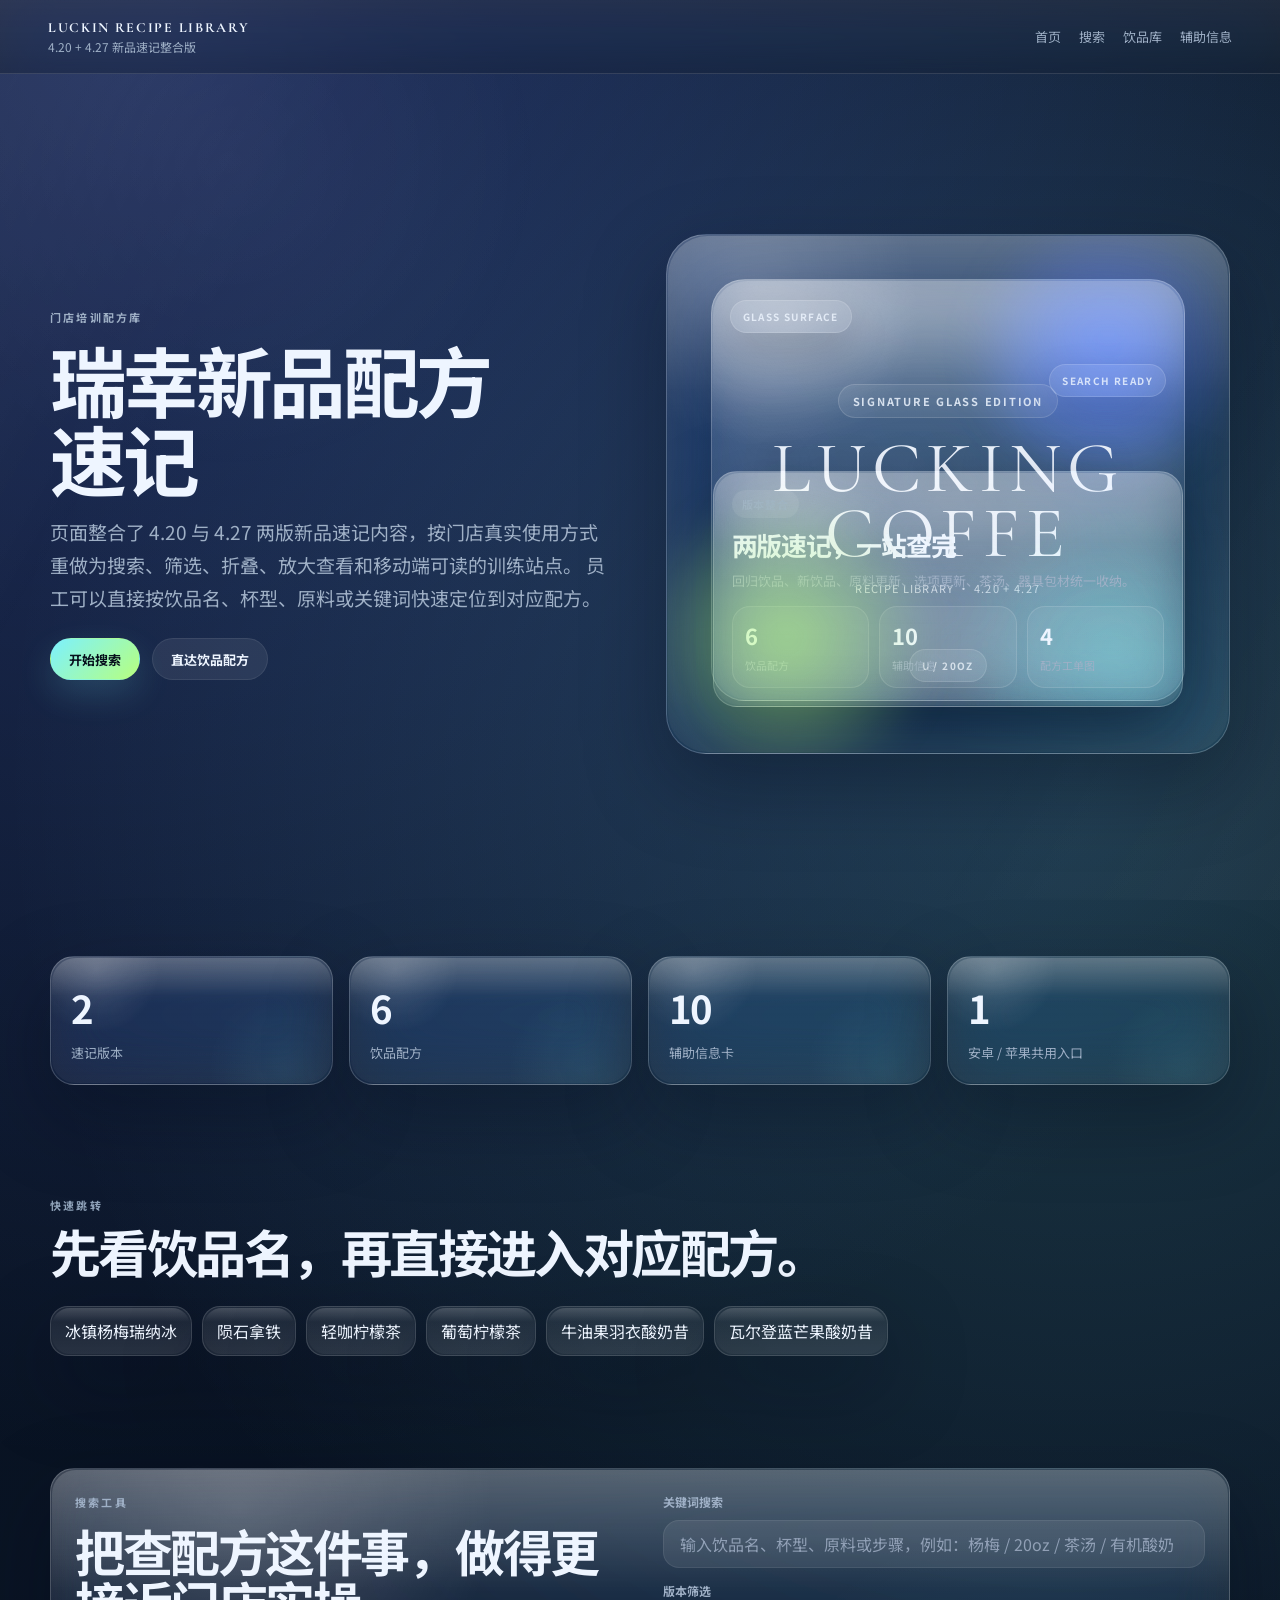
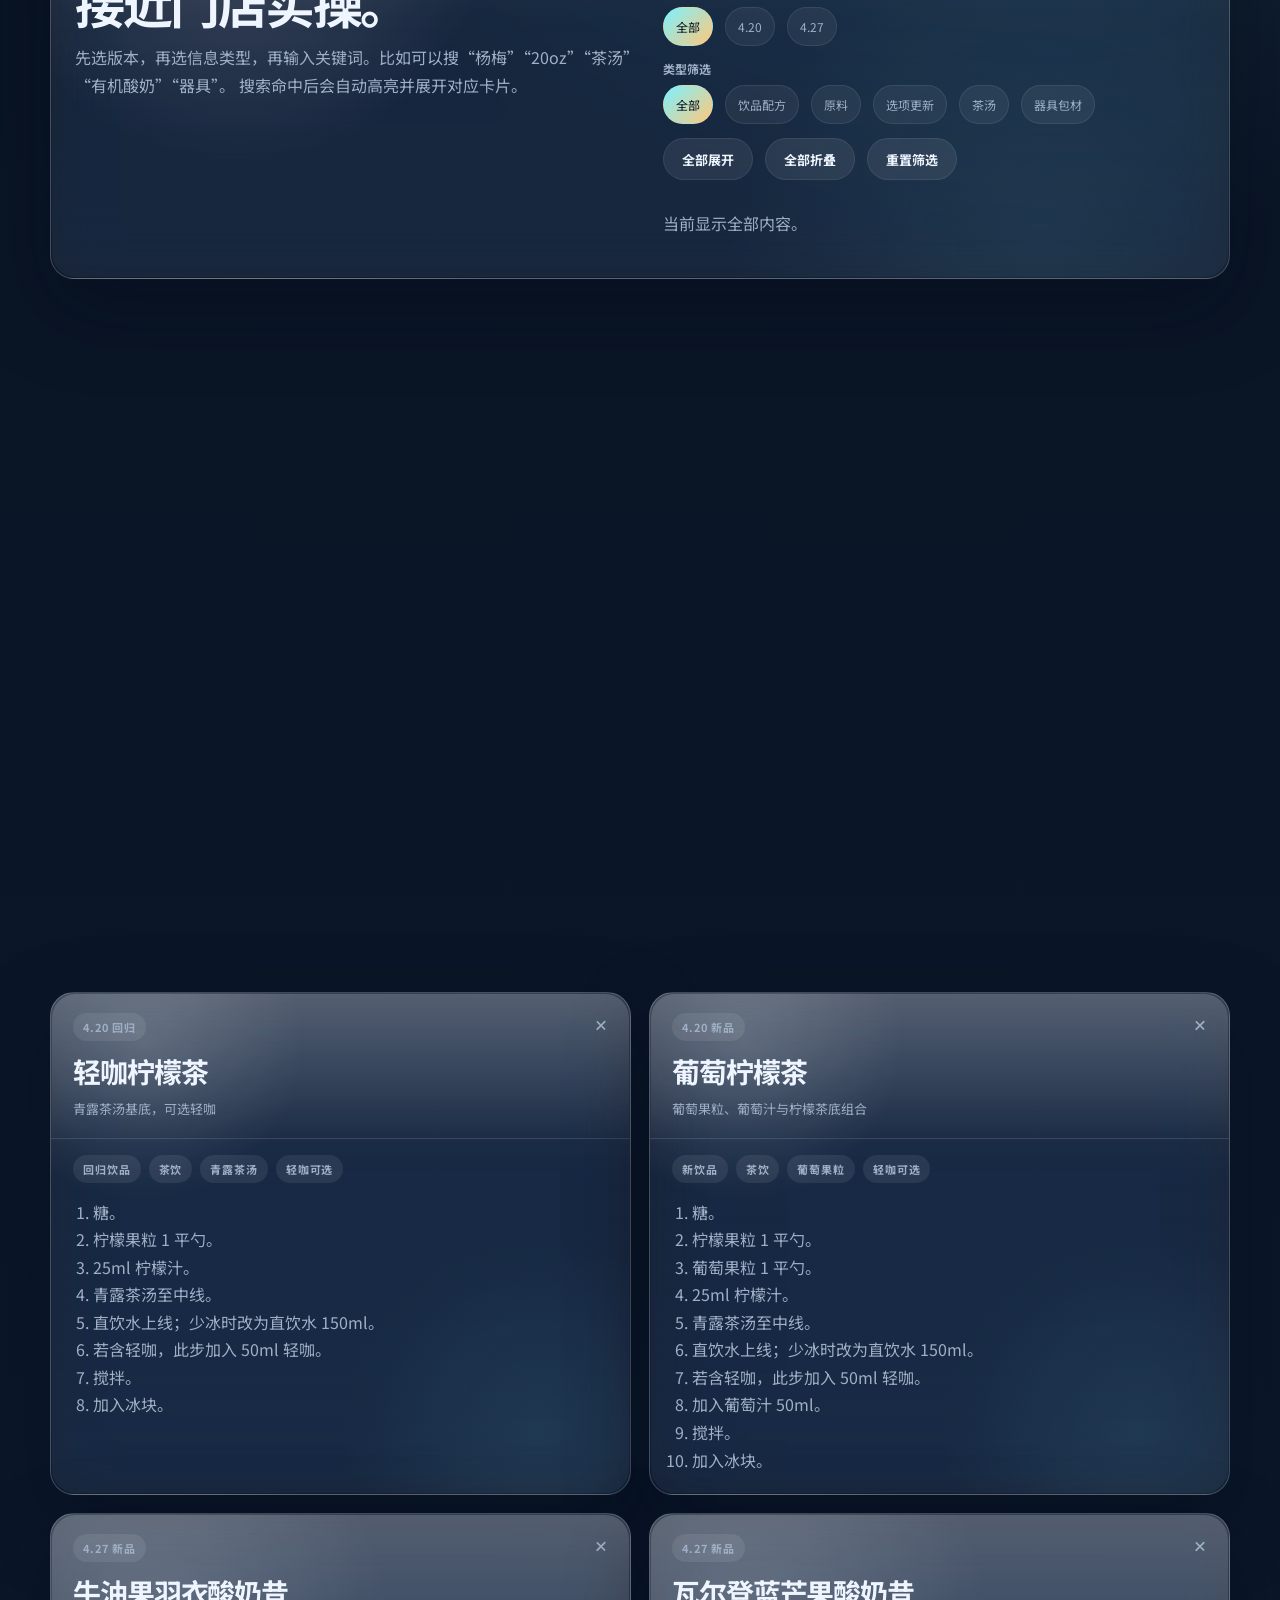
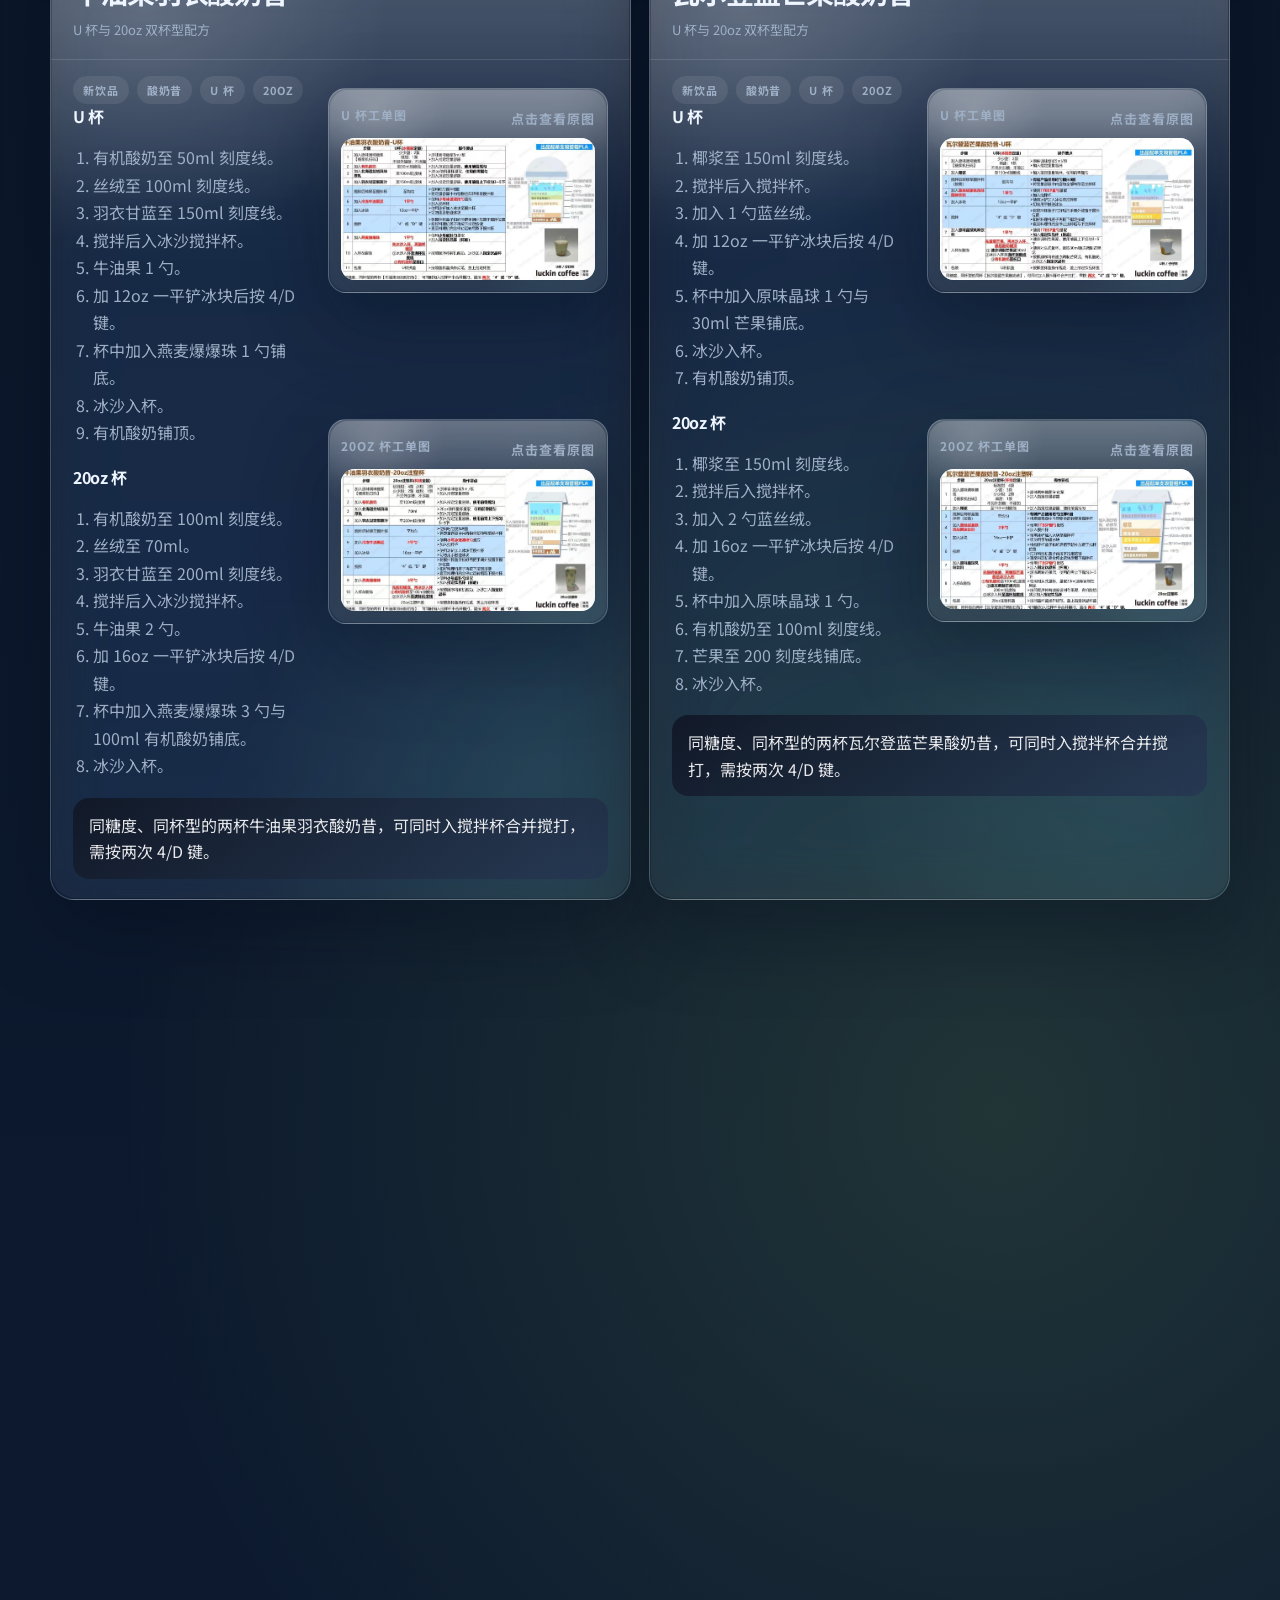
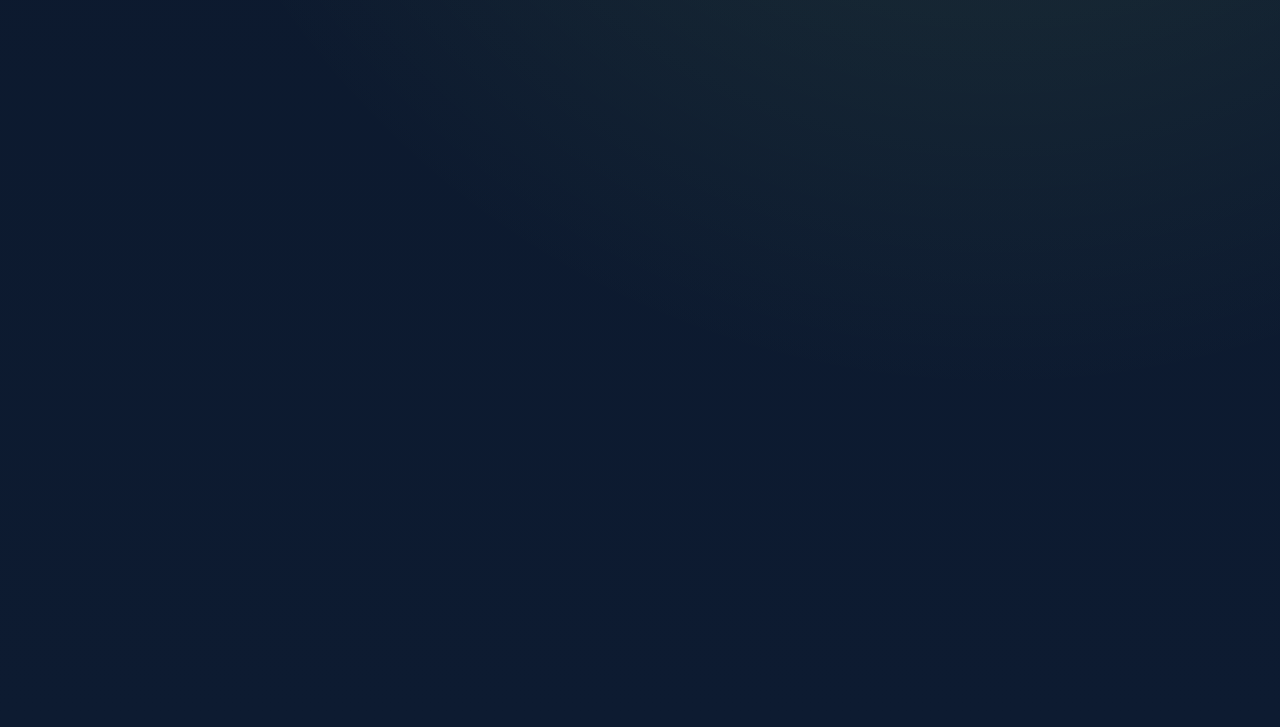
==== commit 16d7bfab: "Add files via upload" ====
--- a/index.html
+++ b/index.html
@@ -1219,14 +1219,14 @@
                 <aside class="recipe-images">
                   <figure class="image-card glass">
                     <figcaption><span>U &#26479;&#24037;&#21333;&#22270;</span><small>&#28857;&#20987;&#26597;&#30475;&#21407;&#22270;</small></figcaption>
-                    <a class="image-link" href="./avocado-u.svg" data-lightbox-src="./avocado-u.svg" data-lightbox-caption="&#29275;&#27833;&#26524;&#32701;&#34915;&#37240;&#22902;&#26132; U &#26479;&#24037;&#21333;&#22270;">
-                      <img src="./avocado-u.svg" alt="&#29275;&#27833;&#26524;&#32701;&#34915;&#37240;&#22902;&#26132; U &#26479;&#24037;&#21333;&#22270;" loading="lazy" />
+                    <a class="image-link" href="[data-uri]" data-lightbox-src="[data-uri]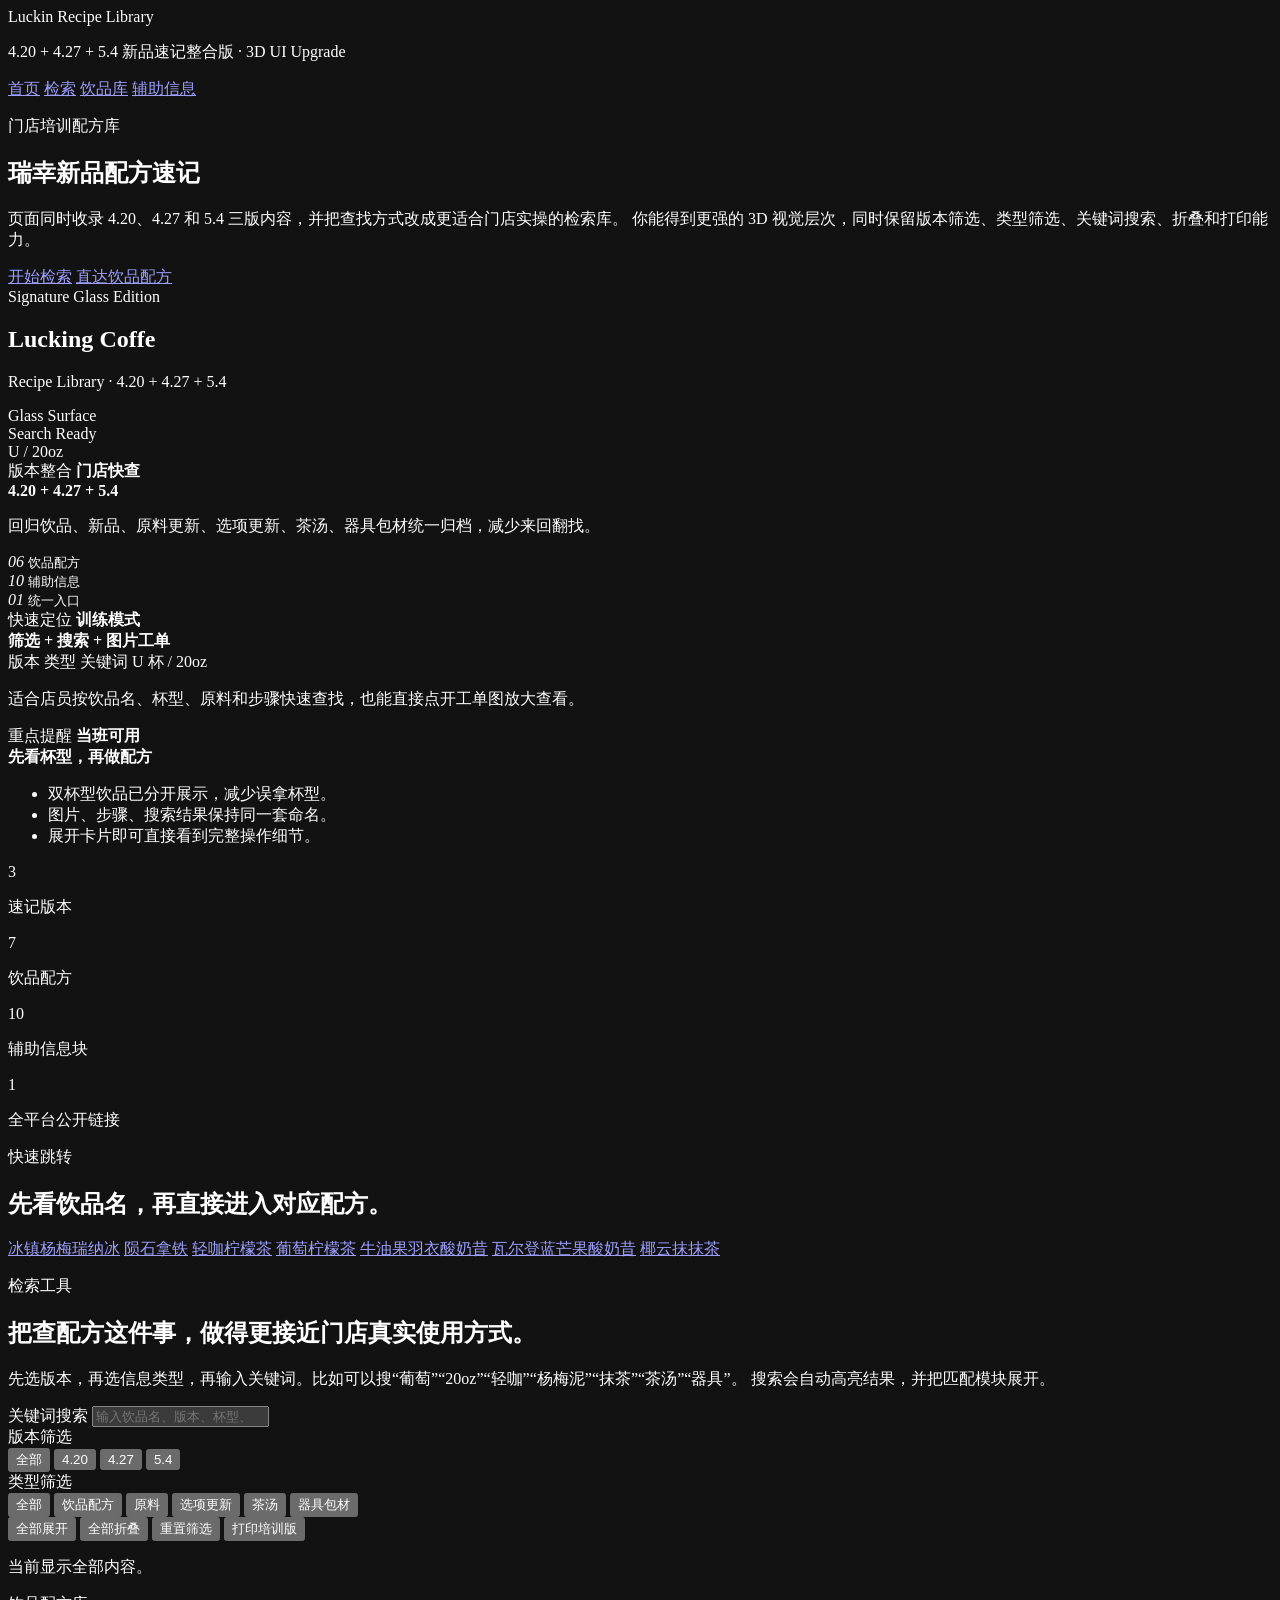
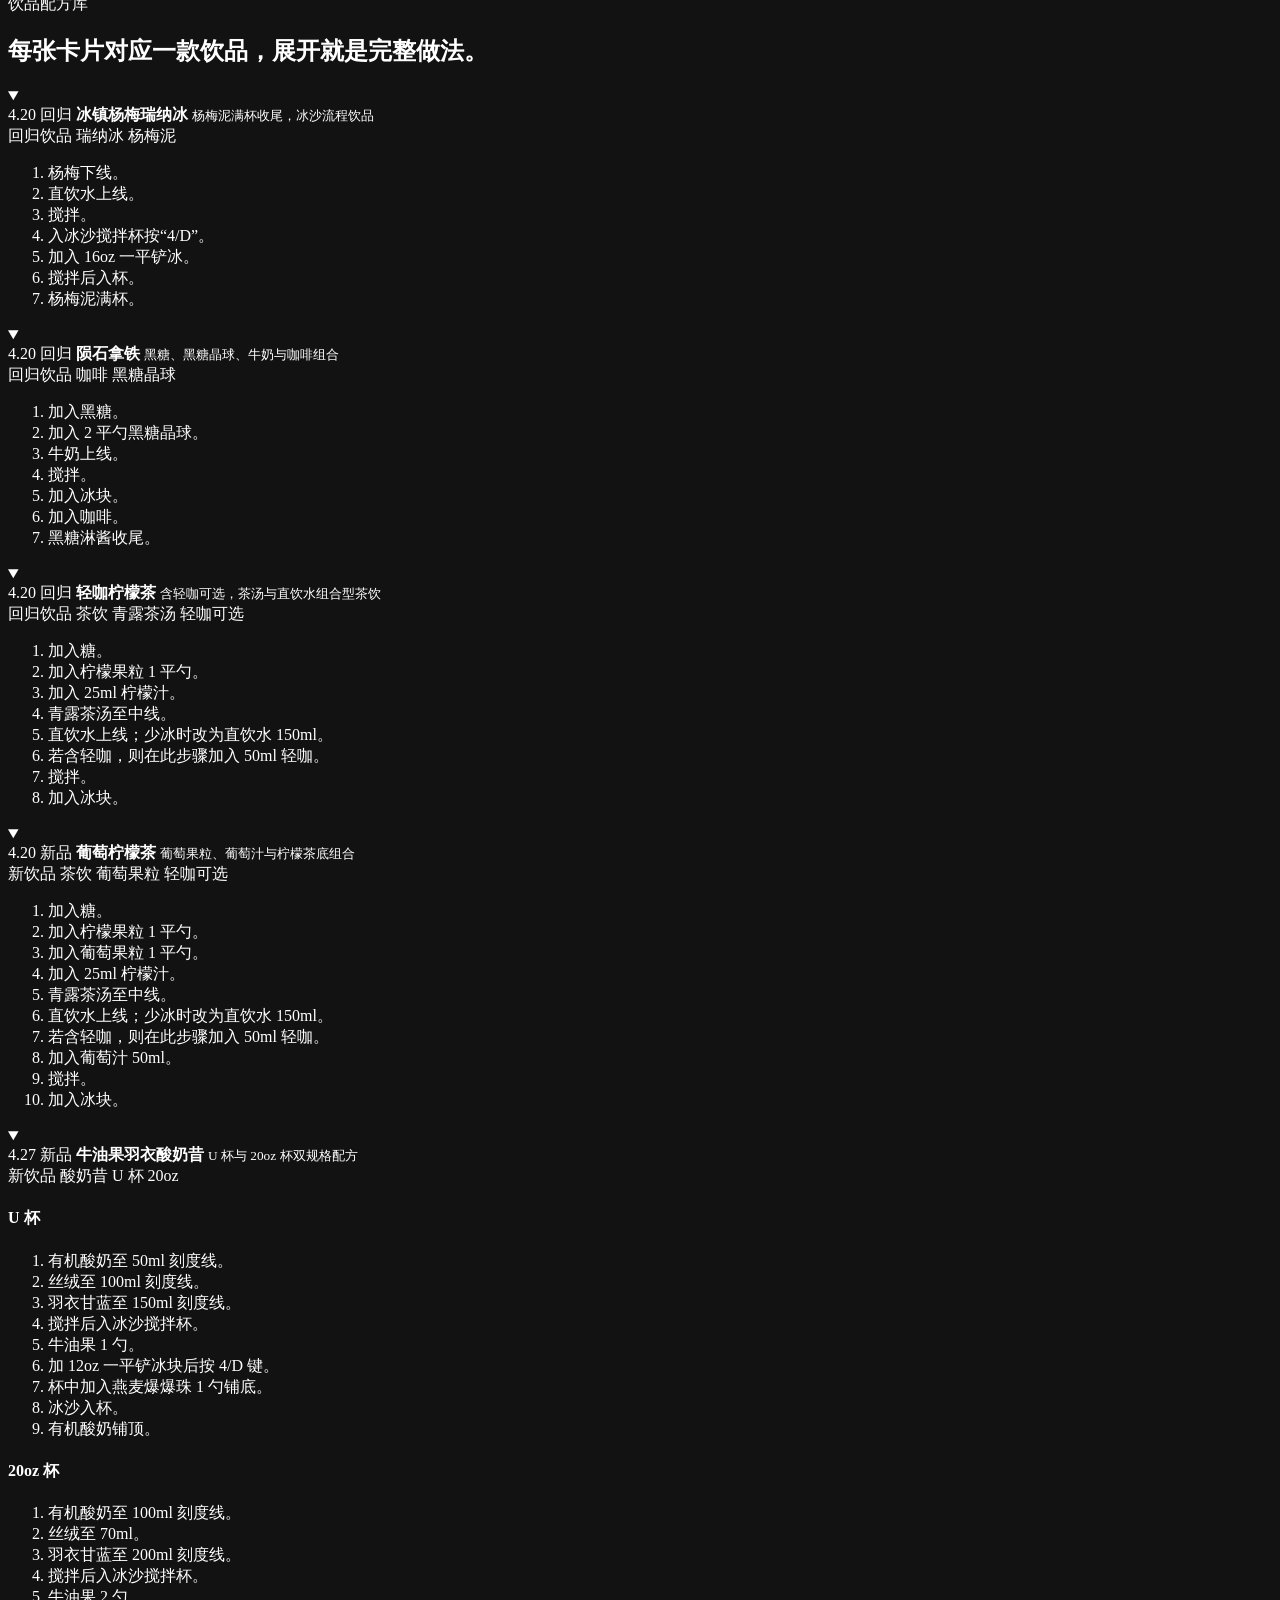
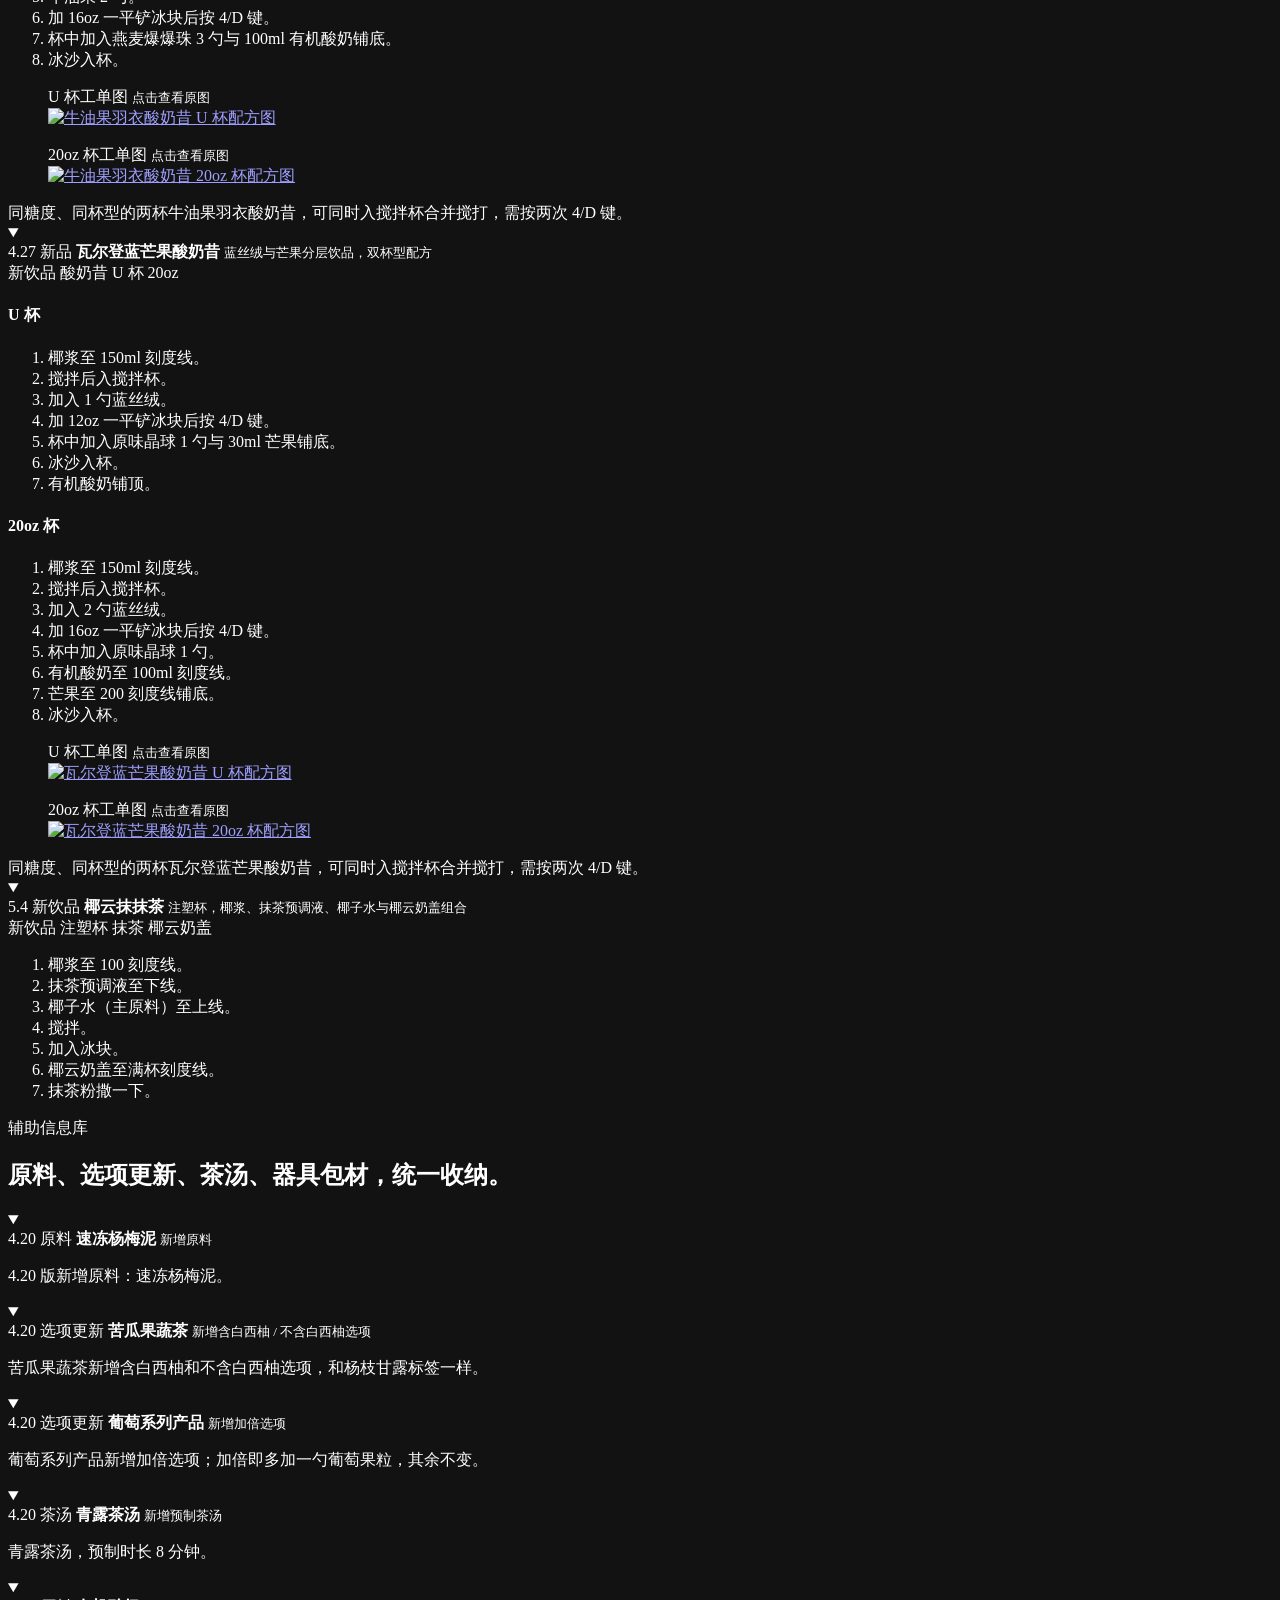
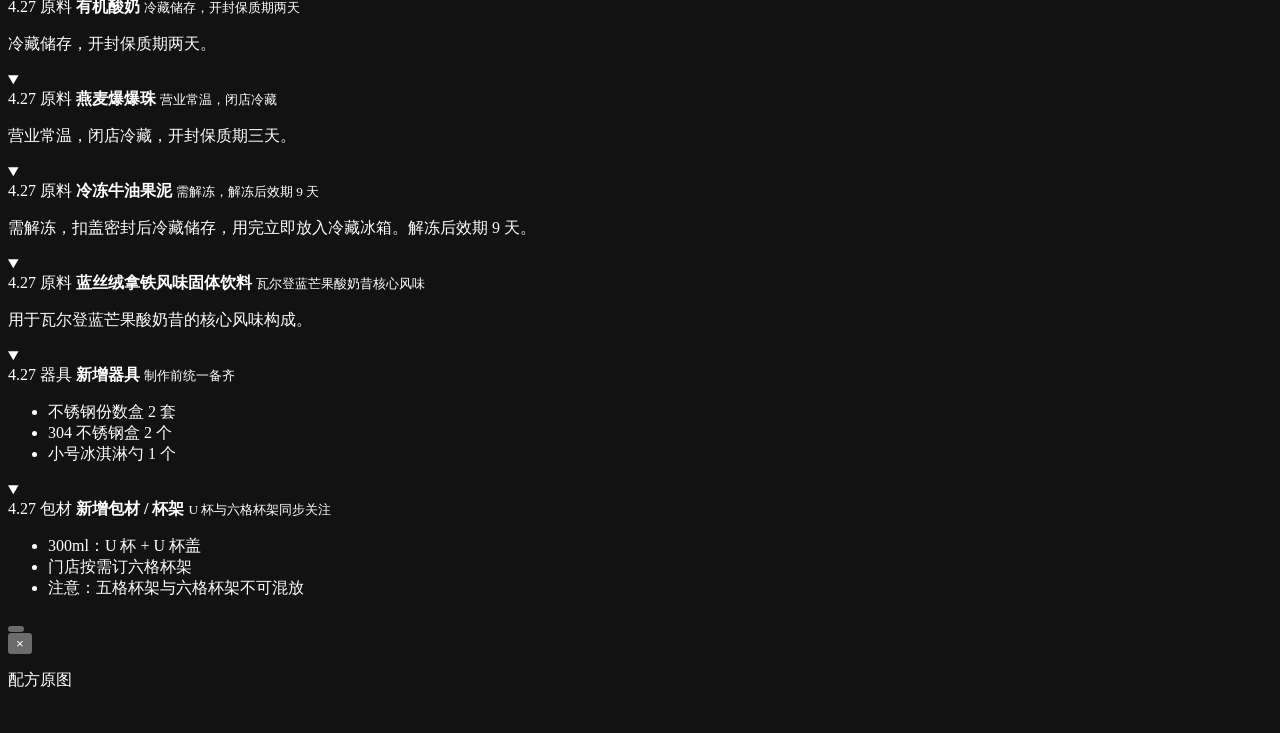
==== commit 1c512234: "Add files via upload" ====
--- a/index.html
+++ b/index.html
@@ -1,1569 +1,726 @@
-<!DOCTYPE html>
-<html lang="zh-CN">
-  <head>
-    <meta charset="UTF-8" />
-    <meta name="viewport" content="width=device-width, initial-scale=1.0" />
-    <title>&#29790;&#24184;&#26032;&#21697;&#37197;&#26041;&#36895;&#35760;</title>
-    <link rel="preconnect" href="https://fonts.googleapis.com" />
-    <link rel="preconnect" href="https://fonts.gstatic.com" crossorigin />
-    <link
-      href="https://fonts.googleapis.com/css2?family=Cormorant+Garamond:wght@500;600;700&family=Manrope:wght@400;500;600;700;800&family=Noto+Sans+SC:wght@400;500;700;900&display=swap"
-      rel="stylesheet"
-    />
-    <style>
-      :root {
-        --bg-0: #07101d;
-        --bg-1: #0a1526;
-        --bg-2: #0d1b31;
-        --panel: rgba(255, 255, 255, 0.12);
-        --panel-strong: rgba(255, 255, 255, 0.18);
-        --line: rgba(255, 255, 255, 0.12);
-        --line-strong: rgba(255, 255, 255, 0.2);
-        --text: #eef5ff;
-        --muted: #9fb0c6;
-        --cyan: #7cf1ff;
-        --lime: #b7ff7e;
-        --blue: #5d7dff;
-        --amber: #ffc77a;
-        --shadow: 0 30px 80px rgba(3, 10, 22, 0.34);
-        --shadow-soft: 0 18px 40px rgba(3, 10, 22, 0.2);
-        --radius-xl: 34px;
-        --radius-lg: 24px;
-        --radius-md: 18px;
-        --content-width: 1180px;
-        --nav-height: 74px;
-        --font-display: "Cormorant Garamond", "Times New Roman", Georgia, serif;
-        --font-ui: "Noto Sans SC", "Manrope", "PingFang SC", "Microsoft YaHei", sans-serif;
-        --ease: cubic-bezier(0.22, 1, 0.36, 1);
-      }
-
-      * {
-        box-sizing: border-box;
-      }
-
-      html {
-        scroll-behavior: smooth;
-      }
-
-      body {
-        margin: 0;
-        font-family: var(--font-ui);
-        color: var(--text);
-        background:
-          radial-gradient(circle at 14% 0%, rgba(93, 125, 255, 0.3), transparent 26%),
-          radial-gradient(circle at 84% 14%, rgba(124, 241, 255, 0.18), transparent 22%),
-          radial-gradient(circle at 78% 78%, rgba(183, 255, 126, 0.12), transparent 20%),
-          linear-gradient(180deg, var(--bg-0), var(--bg-1) 36%, var(--bg-2));
-      }
-
-      body::before {
-        content: "";
-        position: fixed;
-        inset: 0;
-        pointer-events: none;
-        background:
-          linear-gradient(120deg, rgba(255, 255, 255, 0.08), transparent 22%, transparent 78%, rgba(255, 255, 255, 0.04)),
-          radial-gradient(circle at 18% 18%, rgba(255, 255, 255, 0.06), transparent 26%);
-        opacity: 0.75;
-      }
-
-      a {
-        color: inherit;
-        text-decoration: none;
-      }
-
-      button,
-      input {
-        font: inherit;
-      }
-
-      mark {
-        padding: 0 0.15em;
-        border-radius: 0.35em;
-        background: rgba(255, 199, 122, 0.92);
-        color: #09111d;
-      }
-
-      .shell {
-        width: min(var(--content-width), calc(100% - 32px));
-        margin: 0 auto;
-      }
-
-      .glass {
-        position: relative;
-        border: 1px solid var(--line-strong);
-        background:
-          radial-gradient(circle at 16% 10%, rgba(255, 255, 255, 0.16), transparent 24%),
-          radial-gradient(circle at 84% 88%, rgba(124, 241, 255, 0.08), transparent 30%),
-          linear-gradient(180deg, rgba(255, 255, 255, 0.18), rgba(255, 255, 255, 0.07) 36%, rgba(255, 255, 255, 0.03));
-        backdrop-filter: blur(26px) saturate(160%);
-        box-shadow: var(--shadow);
-        overflow: hidden;
-      }
-
-      .glass::before {
-        content: "";
-        position: absolute;
-        inset: 1px;
-        border-radius: inherit;
-        background: linear-gradient(180deg, rgba(255, 255, 255, 0.18), transparent 30%, rgba(255, 255, 255, 0.05));
-        pointer-events: none;
-        opacity: 0.92;
-      }
-
-      .glass > * {
-        position: relative;
-        z-index: 1;
-      }
-
-      .topbar {
-        position: sticky;
-        top: 0;
-        z-index: 40;
-        display: flex;
-        align-items: center;
-        justify-content: space-between;
-        gap: 24px;
-        min-height: var(--nav-height);
-        padding: 14px clamp(20px, 4vw, 48px);
-        border-bottom: 1px solid rgba(255, 255, 255, 0.08);
-        background:
-          linear-gradient(180deg, rgba(255, 255, 255, 0.08), rgba(255, 255, 255, 0.03)),
-          rgba(10, 18, 32, 0.46);
-        backdrop-filter: blur(26px) saturate(150%);
-        transition: padding 240ms ease, box-shadow 240ms ease;
-      }
-
-      .topbar.compact {
-        padding-top: 10px;
-        padding-bottom: 10px;
-        box-shadow: 0 12px 24px rgba(0, 0, 0, 0.22);
-      }
-
-      .brand {
-        font-family: var(--font-display);
-        font-size: 14px;
-        font-weight: 700;
-        letter-spacing: 0.12em;
-        text-transform: uppercase;
-      }
-
-      .brand-sub {
-        margin: 2px 0 0;
-        color: var(--muted);
-        font-size: 12px;
-      }
-
-      .nav {
-        display: flex;
-        flex-wrap: wrap;
-        gap: 18px;
-        color: var(--muted);
-        font-size: 13px;
-      }
-
-      .hero {
-        display: grid;
-        grid-template-columns: 1.02fr 0.98fr;
-        gap: 28px;
-        align-items: center;
-        min-height: calc(100vh - var(--nav-height));
-        padding: 42px 0 28px;
-      }
-
-      .eyebrow {
-        margin: 0 0 12px;
-        color: #8ea1b8;
-        font-size: 11px;
-        font-weight: 700;
-        letter-spacing: 0.2em;
-        text-transform: uppercase;
-      }
-
-      h1,
-      h2 {
-        margin: 0;
-        line-height: 1.04;
-        letter-spacing: -0.05em;
-      }
-
-      .hero h1 {
-        max-width: 10ch;
-        font-size: clamp(40px, 6vw, 78px);
-      }
-
-      .hero-copy p,
-      .hero-copy li,
-      .toolbar-copy p,
-      .card-body p,
-      .card-body li,
-      .search-summary {
-        color: var(--muted);
-        line-height: 1.72;
-      }
-
-      .hero-text {
-        margin: 18px 0 0;
-        max-width: 560px;
-        font-size: clamp(15px, 1.6vw, 19px);
-      }
-
-      .hero-actions,
-      .chip-row,
-      .filter-row,
-      .quick-links {
-        display: flex;
-        flex-wrap: wrap;
-        gap: 12px;
-      }
-
-      .hero-actions {
-        margin-top: 24px;
-      }
-
-      .button {
-        display: inline-flex;
-        align-items: center;
-        justify-content: center;
-        min-height: 42px;
-        padding: 0 18px;
-        border: 1px solid transparent;
-        border-radius: 999px;
-        font-size: 13px;
-        font-weight: 700;
-        cursor: pointer;
-        transition: transform 220ms ease, box-shadow 220ms ease, border-color 220ms ease, background 220ms ease;
-      }
-
-      .button:hover {
-        transform: translateY(-1px);
-      }
-
-      .button-primary {
-        color: #07111d;
-        background: linear-gradient(135deg, var(--cyan), var(--lime));
-        box-shadow: 0 14px 34px rgba(124, 241, 255, 0.16);
-      }
-
-      .button-secondary {
-        color: var(--text);
-        background: rgba(255, 255, 255, 0.08);
-        border-color: rgba(255, 255, 255, 0.08);
-      }
-
-      .hero-panel {
-        min-height: 520px;
-        border-radius: 40px;
-        padding: 22px;
-      }
-
-      .hero-stage {
-        position: relative;
-        min-height: 474px;
-        border-radius: 30px;
-      }
-
-      .hero-stage::before,
-      .hero-stage::after {
-        content: "";
-        position: absolute;
-        border-radius: 50%;
-        filter: blur(18px);
-        pointer-events: none;
-      }
-
-      .hero-stage::before {
-        width: 280px;
-        height: 280px;
-        right: -8%;
-        top: -10%;
-        background: radial-gradient(circle, rgba(93, 125, 255, 0.72), transparent 70%);
-      }
-
-      .hero-stage::after {
-        width: 300px;
-        height: 300px;
-        left: -10%;
-        bottom: -12%;
-        background: radial-gradient(circle, rgba(183, 255, 126, 0.62), transparent 70%);
-      }
-
-      .wordmark {
-        position: absolute;
-        inset: 22px 22px auto;
-        min-height: 420px;
-        border-radius: 34px;
-        padding: 26px;
-      }
-
-      .wordmark-shell {
-        min-height: 368px;
-        display: grid;
-        align-content: center;
-        justify-items: center;
-        text-align: center;
-      }
-
-      .wordmark-label {
-        display: inline-flex;
-        padding: 8px 14px;
-        border-radius: 999px;
-        border: 1px solid rgba(255, 255, 255, 0.14);
-        background: rgba(255, 255, 255, 0.08);
-        font-size: 11px;
-        font-weight: 700;
-        letter-spacing: 0.16em;
-        text-transform: uppercase;
-        color: rgba(238, 245, 255, 0.84);
-      }
-
-      .wordmark-title {
-        margin: 18px 0 0;
-        font-family: var(--font-display);
-        font-size: clamp(44px, 6vw, 72px);
-        line-height: 0.9;
-        letter-spacing: 0.08em;
-        text-transform: uppercase;
-        text-shadow: 0 8px 26px rgba(3, 10, 22, 0.28);
-      }
-
-      .wordmark-title span {
-        display: block;
-      }
-
-      .wordmark-meta {
-        margin: 14px 0 0;
-        color: rgba(238, 245, 255, 0.72);
-        font-size: 11px;
-        letter-spacing: 0.12em;
-        text-transform: uppercase;
-      }
-
-      .floating-pill {
-        position: absolute;
-        padding: 8px 12px;
-        border-radius: 999px;
-        border: 1px solid rgba(255, 255, 255, 0.14);
-        background: rgba(255, 255, 255, 0.08);
-        font-size: 10px;
-        font-weight: 700;
-        letter-spacing: 0.14em;
-        text-transform: uppercase;
-        color: rgba(238, 245, 255, 0.82);
-        box-shadow: var(--shadow-soft);
-        animation: float 7s ease-in-out infinite;
-      }
-
-      .pill-a { left: 18px; top: 20px; }
-      .pill-b { right: 18px; top: 84px; animation-delay: 1.3s; }
-      .pill-c { left: 50%; bottom: 18px; transform: translateX(-50%); animation-delay: 2.4s; }
-
-      .hero-grid {
-        position: absolute;
-        inset: auto 24px 24px 24px;
-        display: grid;
-        gap: 14px;
-      }
-
-      .hero-info {
-        border-radius: 24px;
-        padding: 18px;
-      }
-
-      .hero-info strong {
-        display: block;
-        margin-top: 8px;
-        font-size: 26px;
-        letter-spacing: -0.04em;
-      }
-
-      .hero-info p {
-        margin: 8px 0 0;
-        color: var(--muted);
-        line-height: 1.6;
-        font-size: 13px;
-      }
-
-      .hero-kpis {
-        display: grid;
-        grid-template-columns: repeat(3, minmax(0, 1fr));
-        gap: 10px;
-        margin-top: 14px;
-      }
-
-      .hero-kpis div {
-        padding: 12px;
-        border-radius: 18px;
-        border: 1px solid rgba(255, 255, 255, 0.12);
-        background: rgba(255, 255, 255, 0.06);
-      }
-
-      .hero-kpis b {
-        display: block;
-        font-size: 22px;
-      }
-
-      .hero-kpis span {
-        font-size: 11px;
-        color: var(--muted);
-      }
-
-      .section {
-        padding: 56px 0;
-      }
-
-      .metrics {
-        display: grid;
-        grid-template-columns: repeat(4, 1fr);
-        gap: 16px;
-      }
-
-      .metric {
-        border-radius: var(--radius-lg);
-        padding: 22px 20px;
-      }
-
-      .metric b {
-        display: block;
-        font-size: clamp(30px, 3vw, 42px);
-        letter-spacing: -0.06em;
-      }
-
-      .metric span {
-        display: block;
-        margin-top: 8px;
-        color: var(--muted);
-        font-size: 13px;
-      }
-
-      .section-heading {
-        max-width: 900px;
-        margin-bottom: 28px;
-      }
-
-      .section-heading h2 {
-        font-size: clamp(28px, 4vw, 52px);
-      }
-
-      .quick-links {
-        gap: 10px;
-      }
-
-      .quick-link {
-        padding: 12px 14px;
-        border-radius: 18px;
-        border: 1px solid rgba(255, 255, 255, 0.14);
-        background: rgba(255, 255, 255, 0.08);
-        backdrop-filter: blur(22px) saturate(150%);
-        transition: transform 220ms ease, border-color 220ms ease;
-      }
-
-      .quick-link:hover {
-        transform: translateY(-2px);
-        border-color: rgba(124, 241, 255, 0.28);
-      }
-
-      .toolbar {
-        display: grid;
-        grid-template-columns: 1.02fr 0.98fr;
-        gap: 24px;
-        padding: 24px;
-        border-radius: var(--radius-lg);
-      }
-
-      .toolbar-copy h2 {
-        font-size: clamp(28px, 4vw, 50px);
-      }
-
-      .toolbar-actions {
-        display: grid;
-        gap: 14px;
-        align-content: start;
-      }
-
-      .search-box {
-        display: grid;
-        gap: 10px;
-      }
-
-      .search-box span,
-      .filter-label {
-        color: var(--muted);
-        font-size: 12px;
-        font-weight: 700;
-      }
-
-      .search-box input {
-        width: 100%;
-        min-height: 48px;
-        padding: 0 16px;
-        border: 1px solid rgba(255, 255, 255, 0.08);
-        border-radius: 16px;
-        background: rgba(255, 255, 255, 0.08);
-        color: var(--text);
-        outline: none;
-      }
-
-      .search-box input::placeholder {
-        color: #91a0b6;
-      }
-
-      .search-box input:focus {
-        border-color: rgba(124, 241, 255, 0.28);
-        box-shadow: 0 0 0 4px rgba(124, 241, 255, 0.08);
-      }
-
-      .filter-group {
-        display: grid;
-        gap: 8px;
-      }
-
-      .filter-chip {
-        padding: 10px 12px;
-        border: 1px solid rgba(255, 255, 255, 0.08);
-        border-radius: 999px;
-        background: rgba(255, 255, 255, 0.06);
-        color: var(--muted);
-        font-size: 12px;
-        cursor: pointer;
-        transition: transform 220ms ease, background 220ms ease, color 220ms ease;
-      }
-
-      .filter-chip.active {
-        background: linear-gradient(135deg, var(--cyan), var(--amber));
-        color: #08111e;
-      }
-
-      .card-grid {
-        display: grid;
-        gap: 18px;
-      }
-
-      .drink-grid {
-        grid-template-columns: repeat(2, minmax(0, 1fr));
-      }
-
-      .support-grid {
-        grid-template-columns: repeat(3, minmax(0, 1fr));
-      }
-
-      details.card {
-        border-radius: var(--radius-lg);
-        transition: transform 220ms ease;
-      }
-
-      details.card:hover {
-        transform: translateY(-2px);
-      }
-
-      .card summary {
-        display: flex;
-        align-items: start;
-        justify-content: space-between;
-        gap: 16px;
-        padding: 20px 22px;
-        list-style: none;
-        cursor: pointer;
-      }
-
-      .card summary::-webkit-details-marker {
-        display: none;
-      }
-
-      .card summary::after {
-        content: "+";
-        font-size: 24px;
-        line-height: 1;
-        color: var(--muted);
-        transition: transform 220ms ease;
-      }
-
-      .card[open] summary::after {
-        transform: rotate(45deg);
-      }
-
-      .card-version,
-      .tag {
-        display: inline-flex;
-        align-items: center;
-        width: fit-content;
-        padding: 6px 10px;
-        border-radius: 999px;
-        background: rgba(255, 255, 255, 0.08);
-        color: var(--muted);
-        font-size: 11px;
-        font-weight: 700;
-        letter-spacing: 0.08em;
-        text-transform: uppercase;
-      }
-
-      .card strong {
-        display: block;
-        margin-top: 10px;
-        font-size: clamp(20px, 2.2vw, 28px);
-        letter-spacing: -0.04em;
-      }
-
-      .card small {
-        display: block;
-        margin-top: 8px;
-        color: var(--muted);
-        font-size: 13px;
-      }
-
-      .card-body {
-        padding: 0 22px 20px;
-        border-top: 1px solid var(--line);
-      }
-
-      .tag-row {
-        display: flex;
-        flex-wrap: wrap;
-        gap: 8px;
-        margin-top: 16px;
-      }
-
-      .card-body p:first-child,
-      .card-body ol:first-child,
-      .card-body ul:first-child,
-      .recipe-block:first-child {
-        margin-top: 16px;
-      }
-
-      .card-body ol,
-      .card-body ul {
-        margin-bottom: 0;
-        padding-left: 20px;
-      }
-
-      .recipe-layout {
-        display: grid;
-        grid-template-columns: minmax(0, 1fr) 280px;
-        gap: 22px;
-        align-items: start;
-      }
-
-      .recipe-images {
-        display: grid;
-        gap: 18px;
-        position: sticky;
-        top: 88px;
-        padding-top: 28px;
-      }
-
-      .recipe-block + .recipe-block {
-        margin-top: 18px;
-      }
-
-      .recipe-block h4 {
-        margin: 0 0 10px;
-        font-size: 16px;
-        letter-spacing: -0.02em;
-      }
-
-      .image-card {
-        margin: 0;
-        padding: 12px;
-        border-radius: 18px;
-      }
-
-      .image-card.twenty {
-        transform: translateY(108px);
-      }
-
-      .image-card figcaption {
-        display: flex;
-        align-items: center;
-        justify-content: space-between;
-        gap: 12px;
-        margin-bottom: 10px;
-        color: var(--muted);
-        font-size: 12px;
-        font-weight: 700;
-        letter-spacing: 0.08em;
-        text-transform: uppercase;
-      }
-
-      .image-link {
-        display: block;
-        border-radius: 14px;
-        overflow: hidden;
-        cursor: zoom-in;
-        background: linear-gradient(160deg, rgba(233, 241, 252, 0.96), rgba(193, 211, 231, 0.94));
-        box-shadow: var(--shadow-soft);
-      }
-
-      .image-link img {
-        display: block;
-        width: 100%;
-        height: auto;
-      }
-
-      .note {
-        margin-top: 18px;
-        padding: 14px 16px;
-        border-radius: 16px;
-        background: linear-gradient(145deg, rgba(17, 24, 39, 0.95), rgba(39, 57, 83, 0.95));
-        color: rgba(255, 255, 255, 0.9);
-        line-height: 1.65;
-      }
-
-      .hidden {
-        display: none !important;
-      }
-
-      [data-reveal] {
-        opacity: 0;
-        transform: translateY(24px) scale(0.985);
-        filter: blur(16px);
-        transition: opacity 820ms var(--ease), transform 920ms var(--ease), filter 920ms var(--ease);
-        transition-delay: var(--reveal-delay, 0ms);
-      }
-
-      [data-reveal].visible {
-        opacity: 1;
-        transform: translateY(0) scale(1);
-        filter: blur(0);
-      }
-
-      .lightbox {
-        position: fixed;
-        inset: 0;
-        z-index: 120;
-        display: grid;
-        place-items: center;
-        padding: 18px;
-        opacity: 0;
-        visibility: hidden;
-        pointer-events: none;
-        transition: opacity 320ms var(--ease), visibility 320ms var(--ease);
-      }
-
-      .lightbox.active {
-        opacity: 1;
-        visibility: visible;
-        pointer-events: auto;
-      }
-
-      .lightbox-backdrop {
-        position: absolute;
-        inset: 0;
-        background: rgba(4, 8, 15, 0.78);
-        backdrop-filter: blur(18px) saturate(128%);
-      }
-
-      .lightbox-dialog {
-        position: relative;
-        z-index: 1;
-        display: grid;
-        gap: 12px;
-        width: min(1100px, calc(100vw - 24px));
-        max-height: calc(100vh - 24px);
-        padding: 18px;
-        border-radius: 26px;
-      }
-
-      .lightbox-close {
-        position: absolute;
-        top: 14px;
-        right: 14px;
-        width: 38px;
-        height: 38px;
-        border: 0;
-        border-radius: 999px;
-        background: rgba(255, 255, 255, 0.1);
-        color: var(--text);
-        font-size: 20px;
-        cursor: pointer;
-      }
-
-      .lightbox-caption {
-        margin: 0;
-        padding-right: 44px;
-        color: var(--muted);
-        font-size: 13px;
-      }
-
-      .lightbox-stage {
-        overflow: auto;
-        border-radius: 20px;
-        background:
-          radial-gradient(circle at 18% 18%, rgba(124, 241, 255, 0.18), transparent 26%),
-          radial-gradient(circle at 82% 78%, rgba(183, 255, 126, 0.14), transparent 24%),
-          linear-gradient(160deg, rgba(233, 241, 252, 0.96), rgba(196, 214, 233, 0.94));
-        padding: 18px;
-      }
-
-      .lightbox-stage img {
-        display: block;
-        width: min(100%, 960px);
-        height: auto;
-        margin: 0 auto;
-        border-radius: 18px;
-        box-shadow: 0 20px 42px rgba(2, 8, 16, 0.22);
-      }
-
-      body.lightbox-open {
-        overflow: hidden;
-      }
-
-      @keyframes float {
-        0%, 100% { transform: translate3d(-50%, 0, 0); }
-        50% { transform: translate3d(-50%, -8px, 0); }
-      }
-
-      .pill-a,
-      .pill-b {
-        transform: none;
-      }
-
-      @media (max-width: 1120px) {
-        .hero,
-        .toolbar,
-        .drink-grid,
-        .support-grid {
-          grid-template-columns: 1fr;
-        }
-
-        .hero {
-          min-height: auto;
-        }
-
-        .recipe-layout {
-          grid-template-columns: 1fr;
-        }
-
-        .recipe-images {
-          position: relative;
-          top: auto;
-          grid-template-columns: repeat(2, minmax(0, 1fr));
-          padding-top: 0;
-        }
-
-        .image-card.twenty {
-          transform: none;
-        }
-      }
-
-      @media (max-width: 780px) {
-        .topbar {
-          flex-direction: column;
-          align-items: start;
-        }
-
-        .shell {
-          width: min(100% - 24px, var(--content-width));
-        }
-
-        .metrics {
-          grid-template-columns: repeat(2, 1fr);
-        }
-
-        .hero-panel {
-          min-height: 480px;
-        }
-
-        .wordmark {
-          inset: 18px;
-          min-height: 408px;
-        }
-
-        .wordmark-shell {
-          min-height: 350px;
-        }
-
-        .wordmark-title {
-          font-size: clamp(42px, 12vw, 72px);
-        }
-
-        .recipe-images {
-          grid-template-columns: 1fr;
-        }
-
-        .lightbox {
-          padding: 12px;
-        }
-      }
-
-      @media (prefers-reduced-motion: reduce) {
-        html {
-          scroll-behavior: auto;
-        }
-
-        *,
-        *::before,
-        *::after {
-          animation: none !important;
-          transition: none !important;
-        }
-
-        [data-reveal] {
-          opacity: 1;
-          transform: none;
-          filter: none;
-        }
-      }
-    </style>
-  </head>
-  <body>
-    <header class="topbar" id="topbar">
-      <div>
-        <div class="brand">Luckin Recipe Library</div>
-        <p class="brand-sub">4.20 + 4.27 &#26032;&#21697;&#36895;&#35760;&#25972;&#21512;&#29256;</p>
-      </div>
-      <nav class="nav">
-        <a href="#overview">&#39318;&#39029;</a>
-        <a href="#tools">&#25628;&#32034;</a>
-        <a href="#drinks">&#39278;&#21697;&#24211;</a>
-        <a href="#support">&#36741;&#21161;&#20449;&#24687;</a>
-      </nav>
-    </header>
-
-    <main class="shell">
-      <section class="hero" id="overview">
-        <div class="hero-copy" data-reveal>
-          <p class="eyebrow">&#38376;&#24215;&#22521;&#35757;&#37197;&#26041;&#24211;</p>
-          <h1>&#29790;&#24184;&#26032;&#21697;&#37197;&#26041;&#36895;&#35760;</h1>
-          <p class="hero-text">
-            &#39029;&#38754;&#25972;&#21512;&#20102; 4.20 &#19982; 4.27 &#20004;&#29256;&#26032;&#21697;&#36895;&#35760;&#20869;&#23481;&#65292;&#25353;&#38376;&#24215;&#30495;&#23454;&#20351;&#29992;&#26041;&#24335;&#37325;&#20570;&#20026;&#25628;&#32034;&#12289;&#31579;&#36873;&#12289;&#25240;&#21472;&#12289;&#25918;&#22823;&#26597;&#30475;&#21644;&#31227;&#21160;&#31471;&#21487;&#35835;&#30340;&#35757;&#32451;&#31449;&#28857;&#12290;
-            &#21592;&#24037;&#21487;&#20197;&#30452;&#25509;&#25353;&#39278;&#21697;&#21517;&#12289;&#26479;&#22411;&#12289;&#21407;&#26009;&#25110;&#20851;&#38190;&#35789;&#24555;&#36895;&#23450;&#20301;&#21040;&#23545;&#24212;&#37197;&#26041;&#12290;
-          </p>
-          <div class="hero-actions">
-            <a class="button button-primary" href="#tools">&#24320;&#22987;&#25628;&#32034;</a>
-            <a class="button button-secondary" href="#drinks">&#30452;&#36798;&#39278;&#21697;&#37197;&#26041;</a>
-          </div>
-        </div>
-
-        <div class="hero-panel glass" data-reveal>
-          <div class="hero-stage">
-            <div class="wordmark glass">
-              <div class="wordmark-shell">
-                <span class="wordmark-label">Signature Glass Edition</span>
-                <div class="wordmark-title">
-                  <span>Lucking</span>
-                  <span>Coffe</span>
-                </div>
-                <p class="wordmark-meta">Recipe Library &#183; 4.20 + 4.27</p>
-              </div>
-              <div class="floating-pill pill-a">Glass Surface</div>
-              <div class="floating-pill pill-b">Search Ready</div>
-              <div class="floating-pill pill-c">U / 20oz</div>
-            </div>
-            <div class="hero-grid">
-              <div class="hero-info glass">
-                <span class="card-version">&#29256;&#26412;&#25972;&#21512;</span>
-                <strong>&#20004;&#29256;&#36895;&#35760;&#65292;&#19968;&#31449;&#26597;&#23436;</strong>
-                <p>&#22238;&#24402;&#39278;&#21697;&#12289;&#26032;&#39278;&#21697;&#12289;&#21407;&#26009;&#26356;&#26032;&#12289;&#36873;&#39033;&#26356;&#26032;&#12289;&#33590;&#27748;&#12289;&#22120;&#20855;&#21253;&#26448;&#32479;&#19968;&#25910;&#32435;&#12290;</p>
-                <div class="hero-kpis">
-                  <div><b>6</b><span>&#39278;&#21697;&#37197;&#26041;</span></div>
-                  <div><b>10</b><span>&#36741;&#21161;&#20449;&#24687;</span></div>
-                  <div><b>4</b><span>&#37197;&#26041;&#24037;&#21333;&#22270;</span></div>
-                </div>
-              </div>
-            </div>
-          </div>
-        </div>
-      </section>
-
-      <section class="section">
-        <div class="metrics">
-          <div class="metric glass" data-reveal><b>2</b><span>&#36895;&#35760;&#29256;&#26412;</span></div>
-          <div class="metric glass" data-reveal><b>6</b><span>&#39278;&#21697;&#37197;&#26041;</span></div>
-          <div class="metric glass" data-reveal><b>10</b><span>&#36741;&#21161;&#20449;&#24687;&#21345;</span></div>
-          <div class="metric glass" data-reveal><b>1</b><span>&#23433;&#21331; / &#33529;&#26524;&#20849;&#29992;&#20837;&#21475;</span></div>
-        </div>
-      </section>
-
-      <section class="section">
-        <div class="section-heading" data-reveal>
-          <p class="eyebrow">&#24555;&#36895;&#36339;&#36716;</p>
-          <h2>&#20808;&#30475;&#39278;&#21697;&#21517;&#65292;&#20877;&#30452;&#25509;&#36827;&#20837;&#23545;&#24212;&#37197;&#26041;&#12290;</h2>
-        </div>
-        <div class="quick-links" data-reveal>
-          <a class="quick-link glass" href="#recipe-yangmei">&#20912;&#38215;&#26472;&#26757;&#29790;&#32435;&#20912;</a>
-          <a class="quick-link glass" href="#recipe-meteor">&#38504;&#30707;&#25343;&#38081;</a>
-          <a class="quick-link glass" href="#recipe-light-lemon">&#36731;&#21654;&#26592;&#27308;&#33590;</a>
-          <a class="quick-link glass" href="#recipe-grape-lemon">&#33889;&#33796;&#26592;&#27308;&#33590;</a>
-          <a class="quick-link glass" href="#recipe-avocado">&#29275;&#27833;&#26524;&#32701;&#34915;&#37240;&#22902;&#26132;</a>
-          <a class="quick-link glass" href="#recipe-mango">&#29926;&#23572;&#30331;&#34013;&#33426;&#26524;&#37240;&#22902;&#26132;</a>
-        </div>
-      </section>
-
-      <section class="section" id="tools">
-        <div class="toolbar glass" data-reveal>
-          <div class="toolbar-copy">
-            <p class="eyebrow">&#25628;&#32034;&#24037;&#20855;</p>
-            <h2>&#25226;&#26597;&#37197;&#26041;&#36825;&#20214;&#20107;&#65292;&#20570;&#24471;&#26356;&#25509;&#36817;&#38376;&#24215;&#23454;&#25805;&#12290;</h2>
-            <p>
-              &#20808;&#36873;&#29256;&#26412;&#65292;&#20877;&#36873;&#20449;&#24687;&#31867;&#22411;&#65292;&#20877;&#36755;&#20837;&#20851;&#38190;&#35789;&#12290;&#27604;&#22914;&#21487;&#20197;&#25628;&#8220;&#26472;&#26757;&#8221;&#8220;20oz&#8221;&#8220;&#33590;&#27748;&#8221;&#8220;&#26377;&#26426;&#37240;&#22902;&#8221;&#8220;&#22120;&#20855;&#8221;&#12290;
-              &#25628;&#32034;&#21629;&#20013;&#21518;&#20250;&#33258;&#21160;&#39640;&#20142;&#24182;&#23637;&#24320;&#23545;&#24212;&#21345;&#29255;&#12290;
-            </p>
-          </div>
-
-          <div class="toolbar-actions">
-            <label class="search-box">
-              <span>&#20851;&#38190;&#35789;&#25628;&#32034;</span>
-              <input
-                id="searchInput"
-                type="search"
-                placeholder="&#36755;&#20837;&#39278;&#21697;&#21517;&#12289;&#26479;&#22411;&#12289;&#21407;&#26009;&#25110;&#27493;&#39588;&#65292;&#20363;&#22914;&#65306;&#26472;&#26757; / 20oz / &#33590;&#27748; / &#26377;&#26426;&#37240;&#22902;"
-                autocomplete="off"
-              />
-            </label>
-
-            <div class="filter-group">
-              <span class="filter-label">&#29256;&#26412;&#31579;&#36873;</span>
-              <div class="filter-row">
-                <button class="filter-chip active" data-group="version" data-value="all" type="button">&#20840;&#37096;</button>
-                <button class="filter-chip" data-group="version" data-value="4.20" type="button">4.20</button>
-                <button class="filter-chip" data-group="version" data-value="4.27" type="button">4.27</button>
-              </div>
-            </div>
-
-            <div class="filter-group">
-              <span class="filter-label">&#31867;&#22411;&#31579;&#36873;</span>
-              <div class="filter-row">
-                <button class="filter-chip active" data-group="type" data-value="all" type="button">&#20840;&#37096;</button>
-                <button class="filter-chip" data-group="type" data-value="drink" type="button">&#39278;&#21697;&#37197;&#26041;</button>
-                <button class="filter-chip" data-group="type" data-value="ingredient" type="button">&#21407;&#26009;</button>
-                <button class="filter-chip" data-group="type" data-value="option" type="button">&#36873;&#39033;&#26356;&#26032;</button>
-                <button class="filter-chip" data-group="type" data-value="tea" type="button">&#33590;&#27748;</button>
-                <button class="filter-chip" data-group="type" data-value="tool" type="button">&#22120;&#20855;&#21253;&#26448;</button>
-              </div>
-            </div>
-
-            <div class="filter-row">
-              <button class="button button-secondary" id="expandBtn" type="button">&#20840;&#37096;&#23637;&#24320;</button>
-              <button class="button button-secondary" id="collapseBtn" type="button">&#20840;&#37096;&#25240;&#21472;</button>
-              <button class="button button-secondary" id="resetBtn" type="button">&#37325;&#32622;&#31579;&#36873;</button>
-            </div>
-
-            <p
-              class="search-summary"
-              id="searchSummary"
-              data-default="&#24403;&#21069;&#26174;&#31034;&#20840;&#37096;&#20869;&#23481;&#12290;"
-              data-empty="&#24403;&#21069;&#31579;&#36873;&#26465;&#20214;&#19979;&#27809;&#26377;&#25214;&#21040;&#21305;&#37197;&#20869;&#23481;&#12290;"
-              data-result-template="&#24050;&#26174;&#31034; {visible} &#20010;&#27169;&#22359;&#65292;&#20854;&#20013;&#21253;&#21547; {drinks} &#20010;&#39278;&#21697;&#37197;&#26041;&#12290;"
-            >
-              &#24403;&#21069;&#26174;&#31034;&#20840;&#37096;&#20869;&#23481;&#12290;
-            </p>
-          </div>
-        </div>
-      </section>
-
-      <section class="section" id="drinks">
-        <div class="section-heading" data-reveal>
-          <p class="eyebrow">&#39278;&#21697;&#37197;&#26041;&#24211;</p>
-          <h2>&#27599;&#24352;&#21345;&#29255;&#23545;&#24212;&#19968;&#27454;&#39278;&#21697;&#65292;&#23637;&#24320;&#23601;&#26159;&#23436;&#25972;&#20570;&#27861;&#12290;</h2>
-        </div>
-
-        <div class="card-grid drink-grid">
-          <details class="card glass" id="recipe-yangmei" open data-searchable data-version="4.20" data-type="drink" data-name="&#20912;&#38215;&#26472;&#26757;&#29790;&#32435;&#20912; &#26472;&#26757; &#29790;&#32435;&#20912; &#22238;&#24402; 4.20" data-reveal>
-            <summary>
-              <div>
-                <span class="card-version">4.20 &#22238;&#24402;</span>
-                <strong>&#20912;&#38215;&#26472;&#26757;&#29790;&#32435;&#20912;</strong>
-                <small>&#26472;&#26757;&#27877;&#28385;&#26479;&#25910;&#23614;&#65292;&#20912;&#27801;&#27969;&#31243;&#39278;&#21697;</small>
-              </div>
-            </summary>
-            <div class="card-body searchable-text">
-              <div class="tag-row">
-                <span class="tag">&#22238;&#24402;&#39278;&#21697;</span>
-                <span class="tag">&#26472;&#26757;&#27877;</span>
-                <span class="tag">&#29790;&#32435;&#20912;</span>
-              </div>
-              <ol>
-                <li>&#26472;&#26757;&#19979;&#32447;&#12290;</li>
-                <li>&#30452;&#39278;&#27700;&#19978;&#32447;&#12290;</li>
-                <li>&#25605;&#25292;&#12290;</li>
-                <li>&#20837;&#20912;&#27801;&#25605;&#25292;&#26479;&#65292;&#25353; 4/D&#12290;</li>
-                <li>&#21152;&#20837; 16oz &#19968;&#24179;&#38130;&#20912;&#22359;&#12290;</li>
-                <li>&#25605;&#25292;&#21518;&#20837;&#26479;&#12290;</li>
-                <li>&#26472;&#26757;&#27877;&#28385;&#26479;&#25910;&#23614;&#12290;</li>
-              </ol>
-            </div>
-          </details>
-
-          <details class="card glass" id="recipe-meteor" open data-searchable data-version="4.20" data-type="drink" data-name="&#38504;&#30707;&#25343;&#38081; &#40657;&#31958; &#26230;&#29699; &#22238;&#24402; 4.20" data-reveal>
-            <summary>
-              <div>
-                <span class="card-version">4.20 &#22238;&#24402;</span>
-                <strong>&#38504;&#30707;&#25343;&#38081;</strong>
-                <small>&#40657;&#31958;&#12289;&#40657;&#31958;&#26230;&#29699;&#12289;&#29275;&#22902;&#19982;&#21654;&#21857;&#32452;&#21512;</small>
-              </div>
-            </summary>
-            <div class="card-body searchable-text">
-              <div class="tag-row">
-                <span class="tag">&#22238;&#24402;&#39278;&#21697;</span>
-                <span class="tag">&#21654;&#21857;</span>
-                <span class="tag">&#40657;&#31958;&#26230;&#29699;</span>
-              </div>
-              <ol>
-                <li>&#21152;&#20837;&#40657;&#31958;&#12290;</li>
-                <li>&#21152;&#20837; 2 &#24179;&#21242;&#40657;&#31958;&#26230;&#29699;&#12290;</li>
-                <li>&#29275;&#22902;&#19978;&#32447;&#12290;</li>
-                <li>&#25605;&#25292;&#12290;</li>
-                <li>&#21152;&#20837;&#20912;&#22359;&#12290;</li>
-                <li>&#21152;&#20837;&#21654;&#21857;&#12290;</li>
-                <li>&#40657;&#31958;&#28107;&#37233;&#25910;&#23614;&#12290;</li>
-              </ol>
-            </div>
-          </details>
-
-          <details class="card glass" id="recipe-light-lemon" open data-searchable data-version="4.20" data-type="drink" data-name="&#36731;&#21654;&#26592;&#27308;&#33590; &#26592;&#27308;&#33590; &#38738;&#38706;&#33590;&#27748; &#36731;&#21654; 4.20" data-reveal>
-            <summary>
-              <div>
-                <span class="card-version">4.20 &#22238;&#24402;</span>
-                <strong>&#36731;&#21654;&#26592;&#27308;&#33590;</strong>
-                <small>&#38738;&#38706;&#33590;&#27748;&#22522;&#24213;&#65292;&#21487;&#36873;&#36731;&#21654;</small>
-              </div>
-            </summary>
-            <div class="card-body searchable-text">
-              <div class="tag-row">
-                <span class="tag">&#22238;&#24402;&#39278;&#21697;</span>
-                <span class="tag">&#33590;&#39278;</span>
-                <span class="tag">&#38738;&#38706;&#33590;&#27748;</span>
-                <span class="tag">&#36731;&#21654;&#21487;&#36873;</span>
-              </div>
-              <ol>
-                <li>&#31958;&#12290;</li>
-                <li>&#26592;&#27308;&#26524;&#31890; 1 &#24179;&#21242;&#12290;</li>
-                <li>25ml &#26592;&#27308;&#27713;&#12290;</li>
-                <li>&#38738;&#38706;&#33590;&#27748;&#33267;&#20013;&#32447;&#12290;</li>
-                <li>&#30452;&#39278;&#27700;&#19978;&#32447;&#65307;&#23569;&#20912;&#26102;&#25913;&#20026;&#30452;&#39278;&#27700; 150ml&#12290;</li>
-                <li>&#33509;&#21547;&#36731;&#21654;&#65292;&#27492;&#27493;&#21152;&#20837; 50ml &#36731;&#21654;&#12290;</li>
-                <li>&#25605;&#25292;&#12290;</li>
-                <li>&#21152;&#20837;&#20912;&#22359;&#12290;</li>
-              </ol>
-            </div>
-          </details>
-
-          <details class="card glass" id="recipe-grape-lemon" open data-searchable data-version="4.20" data-type="drink" data-name="&#33889;&#33796;&#26592;&#27308;&#33590; &#33889;&#33796; &#26592;&#27308;&#33590; &#36731;&#21654; 4.20" data-reveal>
-            <summary>
-              <div>
-                <span class="card-version">4.20 &#26032;&#21697;</span>
-                <strong>&#33889;&#33796;&#26592;&#27308;&#33590;</strong>
-                <small>&#33889;&#33796;&#26524;&#31890;&#12289;&#33889;&#33796;&#27713;&#19982;&#26592;&#27308;&#33590;&#24213;&#32452;&#21512;</small>
-              </div>
-            </summary>
-            <div class="card-body searchable-text">
-              <div class="tag-row">
-                <span class="tag">&#26032;&#39278;&#21697;</span>
-                <span class="tag">&#33590;&#39278;</span>
-                <span class="tag">&#33889;&#33796;&#26524;&#31890;</span>
-                <span class="tag">&#36731;&#21654;&#21487;&#36873;</span>
-              </div>
-              <ol>
-                <li>&#31958;&#12290;</li>
-                <li>&#26592;&#27308;&#26524;&#31890; 1 &#24179;&#21242;&#12290;</li>
-                <li>&#33889;&#33796;&#26524;&#31890; 1 &#24179;&#21242;&#12290;</li>
-                <li>25ml &#26592;&#27308;&#27713;&#12290;</li>
-                <li>&#38738;&#38706;&#33590;&#27748;&#33267;&#20013;&#32447;&#12290;</li>
-                <li>&#30452;&#39278;&#27700;&#19978;&#32447;&#65307;&#23569;&#20912;&#26102;&#25913;&#20026;&#30452;&#39278;&#27700; 150ml&#12290;</li>
-                <li>&#33509;&#21547;&#36731;&#21654;&#65292;&#27492;&#27493;&#21152;&#20837; 50ml &#36731;&#21654;&#12290;</li>
-                <li>&#21152;&#20837;&#33889;&#33796;&#27713; 50ml&#12290;</li>
-                <li>&#25605;&#25292;&#12290;</li>
-                <li>&#21152;&#20837;&#20912;&#22359;&#12290;</li>
-              </ol>
-            </div>
-          </details>
-
-          <details class="card glass" id="recipe-avocado" open data-searchable data-version="4.27" data-type="drink" data-name="&#29275;&#27833;&#26524;&#32701;&#34915;&#37240;&#22902;&#26132; U&#26479; 20oz &#29275;&#27833;&#26524; &#32701;&#34915;&#29976;&#34013; &#37240;&#22902;&#26132; 4.27" data-reveal>
-            <summary>
-              <div>
-                <span class="card-version">4.27 &#26032;&#21697;</span>
-                <strong>&#29275;&#27833;&#26524;&#32701;&#34915;&#37240;&#22902;&#26132;</strong>
-                <small>U &#26479;&#19982; 20oz &#21452;&#26479;&#22411;&#37197;&#26041;</small>
-              </div>
-            </summary>
-            <div class="card-body searchable-text">
-              <div class="recipe-layout">
-                <div>
-                  <div class="tag-row">
-                    <span class="tag">&#26032;&#39278;&#21697;</span>
-                    <span class="tag">&#37240;&#22902;&#26132;</span>
-                    <span class="tag">U &#26479;</span>
-                    <span class="tag">20oz</span>
-                  </div>
-
-                  <section class="recipe-block">
-                    <h4>U &#26479;</h4>
-                    <ol>
-                      <li>&#26377;&#26426;&#37240;&#22902;&#33267; 50ml &#21051;&#24230;&#32447;&#12290;</li>
-                      <li>&#19997;&#32466;&#33267; 100ml &#21051;&#24230;&#32447;&#12290;</li>
-                      <li>&#32701;&#34915;&#29976;&#34013;&#33267; 150ml &#21051;&#24230;&#32447;&#12290;</li>
-                      <li>&#25605;&#25292;&#21518;&#20837;&#20912;&#27801;&#25605;&#25292;&#26479;&#12290;</li>
-                      <li>&#29275;&#27833;&#26524; 1 &#21242;&#12290;</li>
-                      <li>&#21152; 12oz &#19968;&#24179;&#38130;&#20912;&#22359;&#21518;&#25353; 4/D &#38190;&#12290;</li>
-                      <li>&#26479;&#20013;&#21152;&#20837;&#29141;&#40614;&#29190;&#29190;&#29664; 1 &#21242;&#38138;&#24213;&#12290;</li>
-                      <li>&#20912;&#27801;&#20837;&#26479;&#12290;</li>
-                      <li>&#26377;&#26426;&#37240;&#22902;&#38138;&#39030;&#12290;</li>
-                    </ol>
-                  </section>
-
-                  <section class="recipe-block">
-                    <h4>20oz &#26479;</h4>
-                    <ol>
-                      <li>&#26377;&#26426;&#37240;&#22902;&#33267; 100ml &#21051;&#24230;&#32447;&#12290;</li>
-                      <li>&#19997;&#32466;&#33267; 70ml&#12290;</li>
-                      <li>&#32701;&#34915;&#29976;&#34013;&#33267; 200ml &#21051;&#24230;&#32447;&#12290;</li>
-                      <li>&#25605;&#25292;&#21518;&#20837;&#20912;&#27801;&#25605;&#25292;&#26479;&#12290;</li>
-                      <li>&#29275;&#27833;&#26524; 2 &#21242;&#12290;</li>
-                      <li>&#21152; 16oz &#19968;&#24179;&#38130;&#20912;&#22359;&#21518;&#25353; 4/D &#38190;&#12290;</li>
-                      <li>&#26479;&#20013;&#21152;&#20837;&#29141;&#40614;&#29190;&#29190;&#29664; 3 &#21242;&#19982; 100ml &#26377;&#26426;&#37240;&#22902;&#38138;&#24213;&#12290;</li>
-                      <li>&#20912;&#27801;&#20837;&#26479;&#12290;</li>
-                    </ol>
-                  </section>
-                </div>
-
-                <aside class="recipe-images">
-                  <figure class="image-card glass">
-                    <figcaption><span>U &#26479;&#24037;&#21333;&#22270;</span><small>&#28857;&#20987;&#26597;&#30475;&#21407;&#22270;</small></figcaption>
-                    <a class="image-link" href="[data-uri]